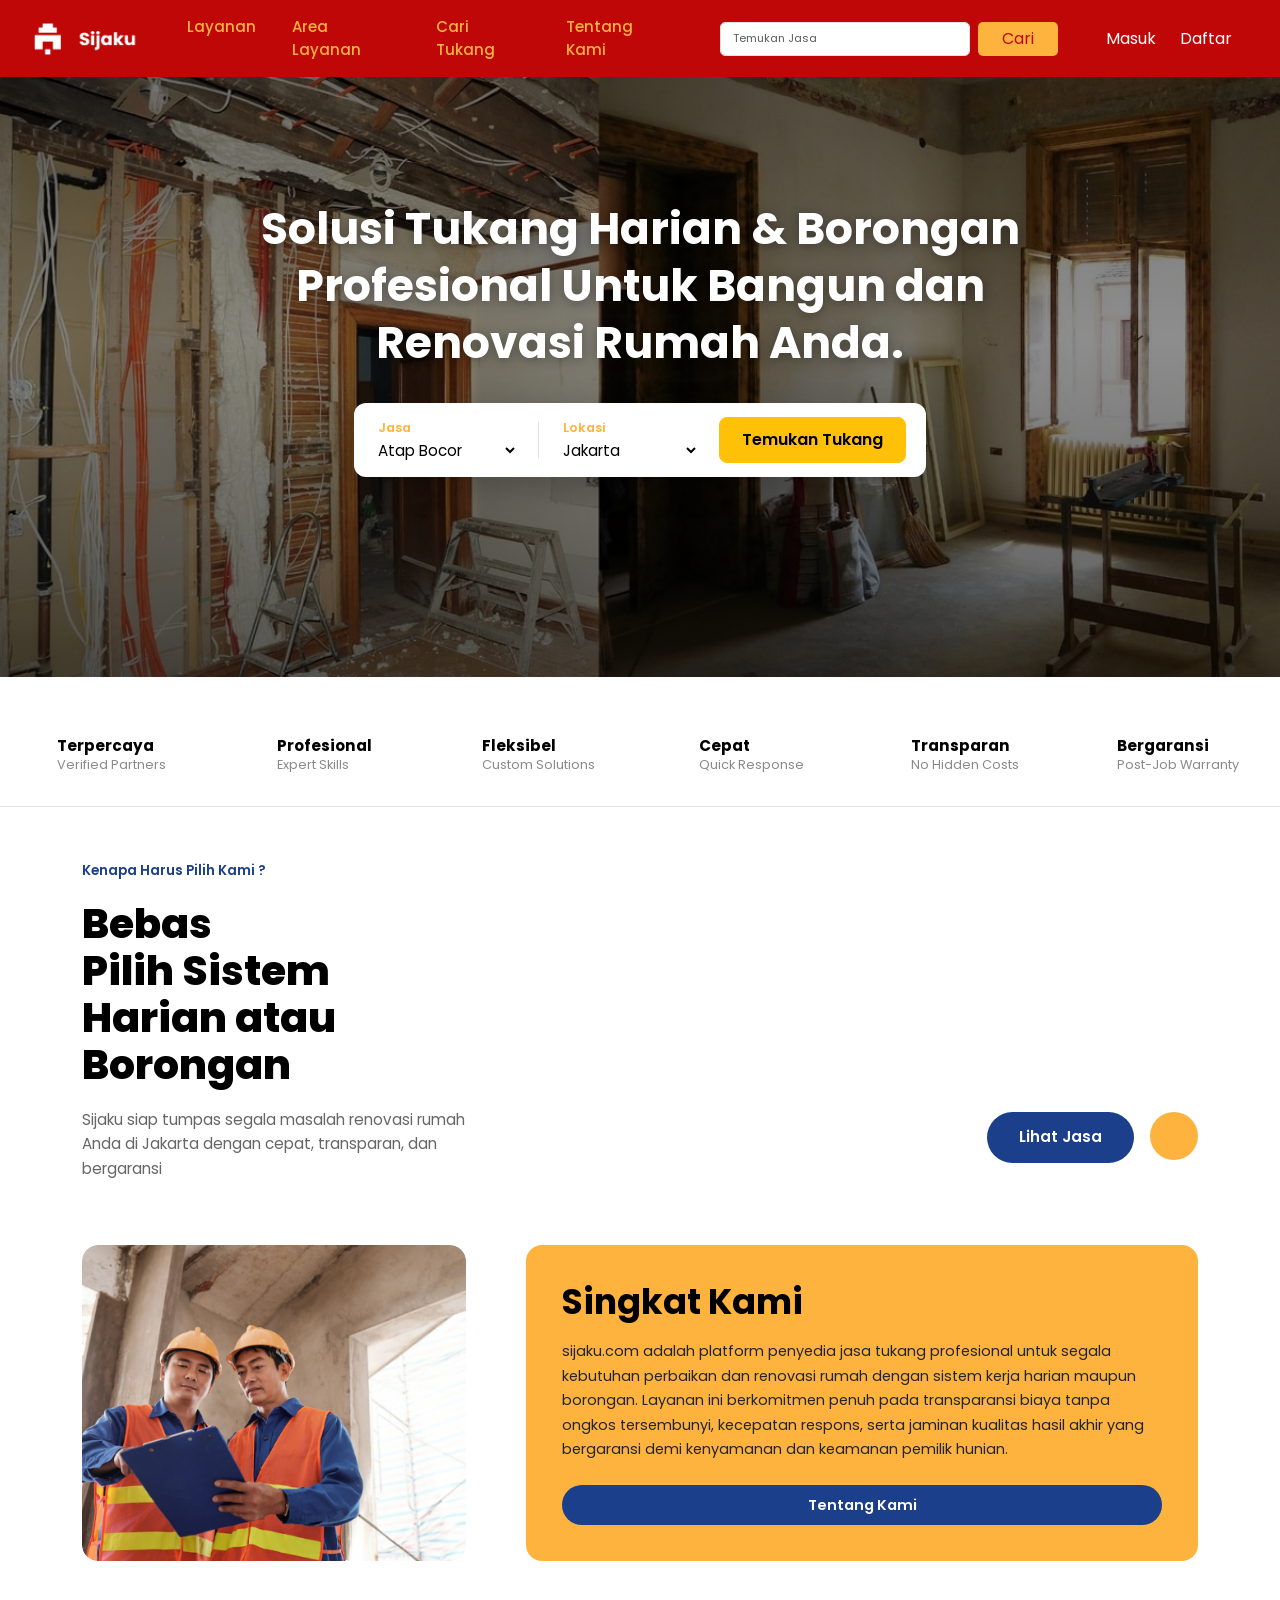
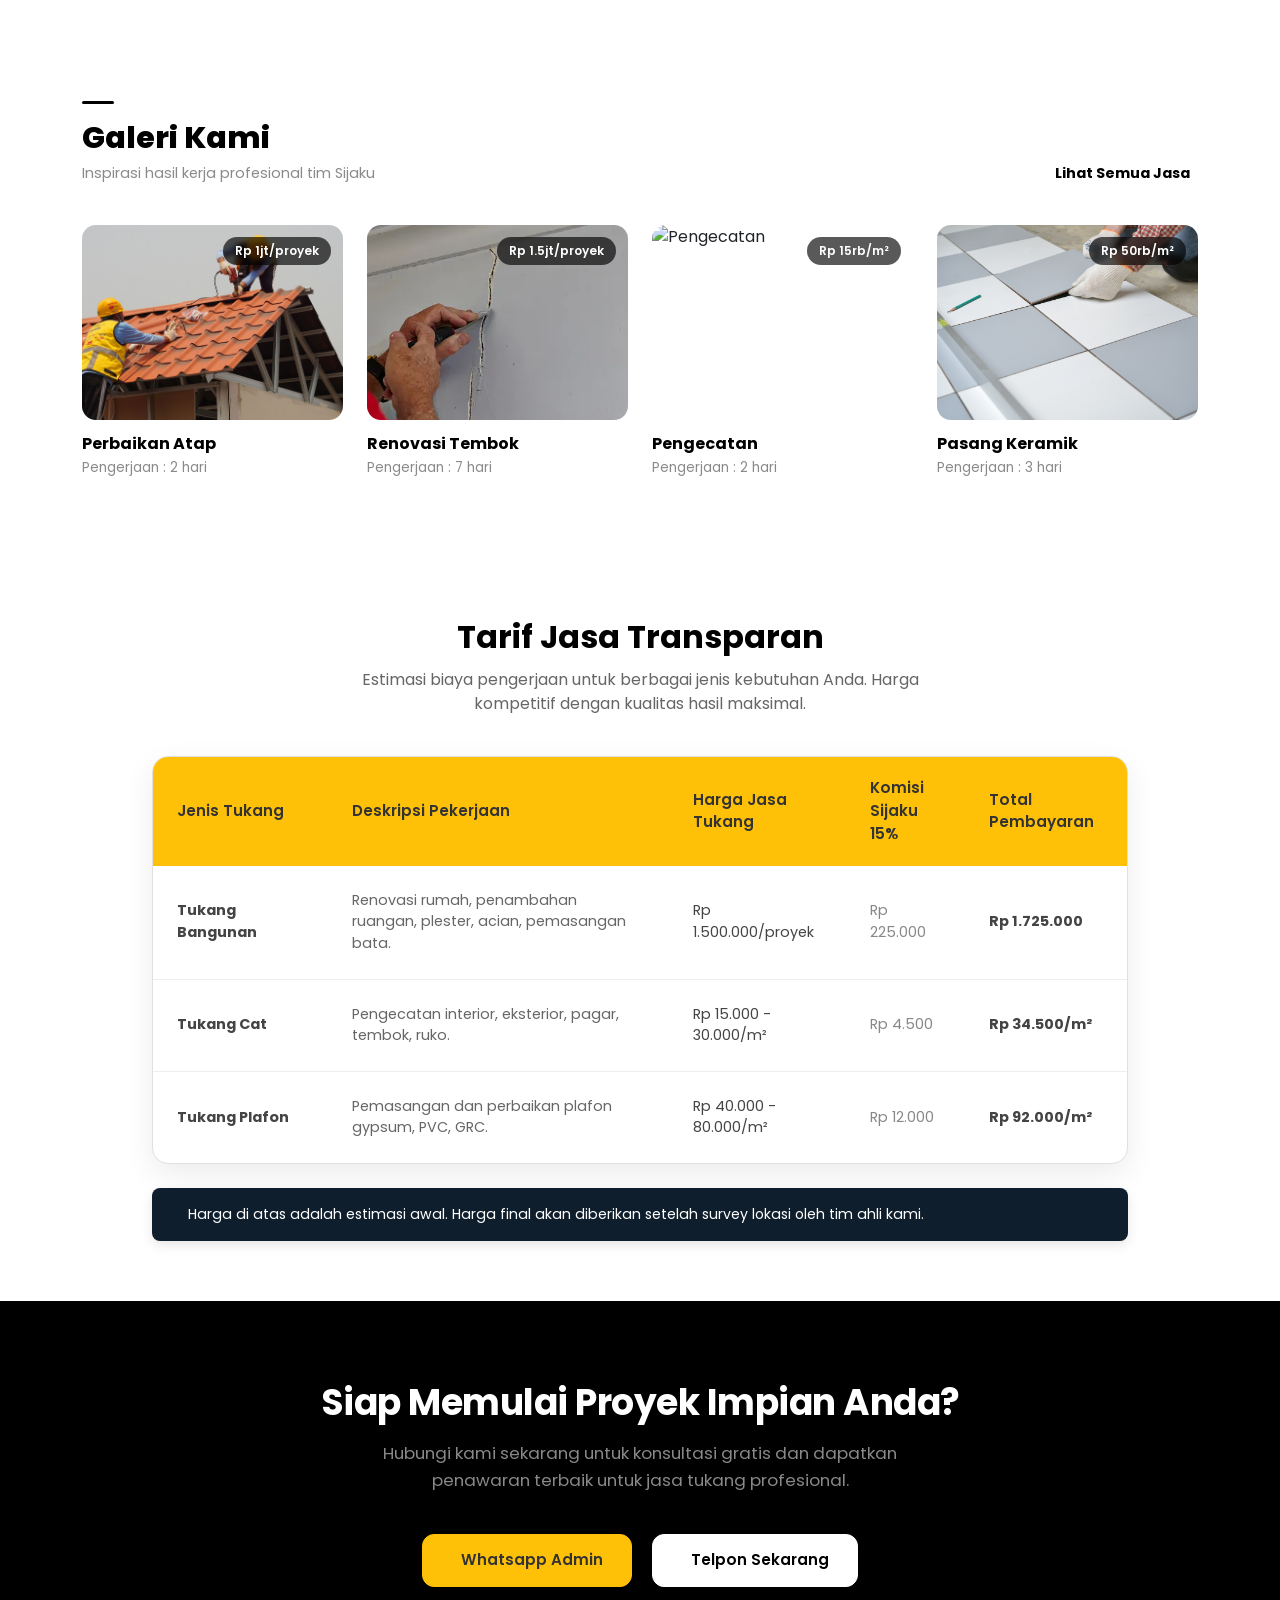
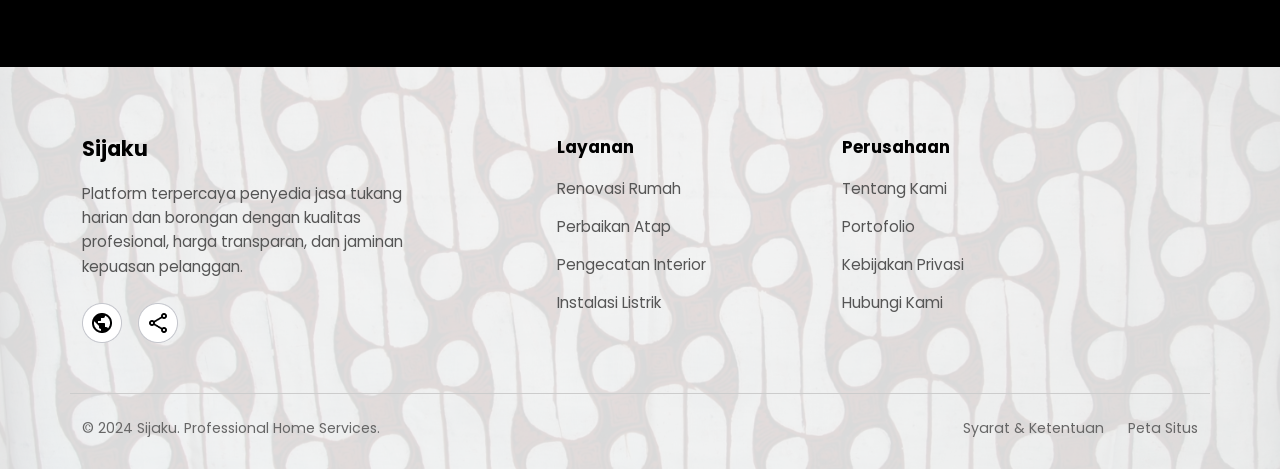
==== index.html @ 364b91d9 "Jamkopnas" ====
<!DOCTYPE html>
<html lang="en">

<head>
    <meta charset="UTF-8">
    <meta name="viewport" content="width=device-width, initial-scale=1.0">
    <title>Sijaku</title>

    <!-- Boostrep -->
    <link href="https://cdn.jsdelivr.net/npm/bootstrap@5.3.3/dist/css/bootstrap.min.css" rel="stylesheet">

    <!-- Font -->
    <link rel="preconnect" href="https://fonts.googleapis.com">
    <link rel="preconnect" href="https://fonts.gstatic.com" crossorigin>
    <link
        href="https://fonts.googleapis.com/css2?family=Poppins:ital,wght@0,100;0,200;0,300;0,400;0,500;0,600;0,700;0,800;0,900;1,100;1,200;1,300;1,400;1,500;1,600;1,700;1,800;1,900&display=swap"
        rel="stylesheet">

    <!-- CSS -->
    <link rel="stylesheet" href="style.css">

    <!-- icon -->
    <link rel="icon" href="images/Logo Tab Sijaku.png" type="image/png">
</head>

<body>
    <!-- Navbar -->
    <nav class="navbar navbar-expand-lg fixed-top">
        <div class="navbar-grid">

            <!-- Kiri: Logo -->
            <a class="navbar-brand" href="#">
                <img src="images/Sijaku Logo.png" alt="Logo" width="30" height="24">
            </a>

            <!-- Tengah: Menu -->
            <div class="collapse navbar-collapse justify-content-center" id="navbarNavAltMarkup">
                <div class="navbar-nav">
                    <a class="nav-link" aria-current="page" href="#">Layanan</a>
                    <a class="nav-link" href="#">Area Layanan</a>
                    <a class="nav-link" href="#">Cari Tukang</a>
                    <a class="nav-link" href="#">Tentang Kami</a>
                </div>
            </div>

            <!-- Kanan: Search-->
            <div class="nav-search d-flex align-items-center gap-5 navbar-actions">
                <form class="d-flex" role="search">
                    <input class="searcing form-control me-2" type="search" placeholder="Temukan Jasa"
                        aria-label="Search" />
                    <button class="btn-search btn-outline-success" type="submit">Cari</button>
                </form>

                <div class="nav-login d-flex align-items-center gap-4">
                    <a href="#" class="btn-login">Masuk</a>
                    <a href="#" class="btn-register">Daftar</a>
                </div>
            </div>

        </div>
    </nav>
    <!-- Navbar -->

    <!-- Section Awal -->
    <section class="hero">
        <div class="hero-bg">
            <div class="hero-bg-slide active" style="background-image: url('images/Hero1.jpg');"></div>
            <div class="hero-bg-slide" style="background-image: url('images/Hero2.jfif');"></div>
            <div class="hero-bg-slide" style="background-image: url('images/Hero3.webp');"></div>
            <div class="hero-bg-slide" style="background-image: url('images/Hero4.jpg');"></div>
            <div class="hero-bg-slide" style="background-image: url('images/Hero5.jpeg');"></div>
        </div>

        <div class="hero-overlay"></div>

        <div class="hero-content container-fluid">
            <h1 class="hero-title">Solusi Tukang Harian & Borongan Profesional Untuk Bangun dan Renovasi Rumah Anda.
            </h1>

            <div class="hero-search">
                <div class="hero-search-field">
                    <label><i class="bi bi-tools"></i> Jasa</label>
                    <select class="hero-select">
                        <option>Atap Bocor</option>
                        <option>Renovasi Rumah</option>
                        <option>Bangun Baru</option>
                        <option>Cat Rumah</option>
                    </select>
                </div>

                <div class="hero-search-divider"></div>

                <div class="hero-search-field">
                    <label><i cl66ass="bi bi-geo-alt"></i> Lokasi</label>
                    <select class="hero-select">
                        <option>Jakarta</option>
                        <option>Semarang</option>
                        <option>Surabaya</option>
                        <option>Bandung</option>
                    </select>
                </div>

                <button type="button" class="btn btn-warning hero-search-btn">Temukan Tukang</button>
            </div>
        </div>
    </section>
    <!-- Section Awal -->

    <!-- Section Kedua -->
    <section class="why-us">

        <!-- Strip 6 fitur -->
        <div class="features-strip container-fluid">
            <div class="feature-item">
                <i class="bi bi-patch-check"></i>
                <div>
                    <h4>Terpercaya</h4>
                    <p>Verified Partners</p>
                </div>
            </div>
            <div class="feature-item">
                <i class="bi bi-award"></i>
                <div>
                    <h4>Profesional</h4>
                    <p>Expert Skills</p>
                </div>
            </div>
            <div class="feature-item">
                <i class="bi bi-sliders"></i>
                <div>
                    <h4>Fleksibel</h4>
                    <p>Custom Solutions</p>
                </div>
            </div>
            <div class="feature-item">
                <i class="bi bi-lightning-charge"></i>
                <div>
                    <h4>Cepat</h4>
                    <p>Quick Response</p>
                </div>
            </div>
            <div class="feature-item">
                <i class="bi bi-eye"></i>
                <div>
                    <h4>Transparan</h4>
                    <p>No Hidden Costs</p>
                </div>
            </div>
            <div class="feature-item">
                <i class="bi bi-shield-check"></i>
                <div>
                    <h4>Bergaransi</h4>
                    <p>Post-Job Warranty</p>
                </div>
            </div>
        </div>

        <!-- Konten utama -->
        <div class="why-us-main container">

            <div class="why-us-text">
                <h5 class="why-us-eyebrow">
                    Kenapa Harus Pilih Kami ?
                </h5>

                <h2 class="why-us-heading">
                    Bebas<br>
                    Pilih Sistem<br>
                    Harian atau Borongan
                </h2>

                <p class="why-us-desc">
                    Sijaku siap tumpas segala masalah renovasi rumah Anda di Jakarta dengan cepat, transparan, dan
                    bergaransi
                </p>

            </div>

            <div class="why-us-cta">
                <button type="button" class="btn-lihat-jasa">Lihat Jasa</button>
                <button type="button" class="btn-arrow" aria-label="Selanjutnya">
                    <i class="bi bi-arrow-right"></i>
                </button>
            </div>

            <div class="why-us-card">
                <h3>Singkat Kami</h3>
                <p>
                    sijaku.com adalah platform penyedia jasa tukang profesional untuk segala kebutuhan perbaikan dan
                    renovasi rumah dengan sistem kerja harian maupun borongan. Layanan ini berkomitmen penuh pada
                    transparansi biaya tanpa ongkos tersembunyi, kecepatan respons, serta jaminan kualitas hasil akhir
                    yang bergaransi demi kenyamanan dan keamanan pemilik hunian.
                </p>
                <button type="button" class="btn-tentang-kami">Tentang Kami</button>
            </div>

            <div class="why-us-image">
                <img src="images/Section2.jpg" alt="Tim Tukang Sijaku">
            </div>

        </div>
    </section>
    <!-- Section Kedua -->

    <!-- Section Ketiga -->
    <section class="gallery">
        <div class="gallery-header container">
            <div class="gallery-heading-group">
                <span class="eyebrow-line"></span>
                <h2>Galeri Kami</h2>
                <p>Inspirasi hasil kerja profesional tim Sijaku</p>
            </div>

            <a href="#" class="gallery-link">
                Lihat Semua Jasa <i class="bi bi-arrow-right"></i>
            </a>
        </div>

        <div class="gallery-grid container">

            <div class="gallery-card">
                <div class="gallery-img">
                    <img src="images/Perbaikan Atap.jpg" alt="Perbaikan Atap">
                    <span class="gallery-price">Rp 1jt/proyek</span>
                </div>
                <h4>Perbaikan Atap</h4>
                <p>Pengerjaan : 2 hari</p>
            </div>

            <div class="gallery-card">
                <div class="gallery-img">
                    <img src="images/Renovasi tembok.webp" alt="Renovasi Tembok">
                    <span class="gallery-price">Rp 1.5jt/proyek</span>
                </div>
                <h4>Renovasi Tembok</h4>
                <p>Pengerjaan : 7 hari</p>
            </div>

            <div class="gallery-card">
                <div class="gallery-img">
                    <img src="images/pengecatan.jpg" alt="Pengecatan">
                    <span class="gallery-price">Rp 15rb/m²</span>
                </div>
                <h4>Pengecatan</h4>
                <p>Pengerjaan : 2 hari</p>
            </div>

            <div class="gallery-card">
                <div class="gallery-img">
                    <img src="images/Pasang Keramik.webp" alt="Pasang Keramik">
                    <span class="gallery-price">Rp 50rb/m²</span>
                </div>
                <h4>Pasang Keramik</h4>
                <p>Pengerjaan : 3 hari</p>
            </div>

        </div>
    </section>
    <!-- Section Ketiga -->

    <!-- Seciton Keempat -->
    <section class="pricing">
        <div class="pricing-header container-fluid">
            <h2>Tarif Jasa Transparan</h2>
            <p>Estimasi biaya pengerjaan untuk berbagai jenis kebutuhan Anda. Harga kompetitif dengan kualitas hasil
                maksimal.</p>
        </div>

        <div class="pricing-table-wrap container-fluid">
            <table class="pricing-table">
                <thead>
                    <tr>
                        <th>Jenis Tukang</th>
                        <th>Deskripsi Pekerjaan</th>
                        <th>Harga Jasa Tukang</th>
                        <th>Komisi Sijaku 15%</th>
                        <th>Total Pembayaran</th>
                    </tr>
                </thead>
                <tbody>
                    <tr>
                        <td class="pricing-name">Tukang Bangunan</td>
                        <td>Renovasi rumah, penambahan ruangan, plester, acian, pemasangan bata.</td>
                        <td>Rp 1.500.000/proyek</td>
                        <td>Rp 225.000</td>
                        <td class="pricing-total">Rp 1.725.000</td>
                    </tr>
                    <tr>
                        <td class="pricing-name">Tukang Cat</td>
                        <td>Pengecatan interior, eksterior, pagar, tembok, ruko.</td>
                        <td>Rp 15.000 - 30.000/m²</td>
                        <td>Rp 4.500</td>
                        <td class="pricing-total">Rp 34.500/m²</td>
                    </tr>
                    <tr>
                        <td class="pricing-name">Tukang Plafon</td>
                        <td>Pemasangan dan perbaikan plafon gypsum, PVC, GRC.</td>
                        <td>Rp 40.000 - 80.000/m²</td>
                        <td>Rp 12.000</td>
                        <td class="pricing-total">Rp 92.000/m²</td>
                    </tr>
                </tbody>
            </table>

            <div class="pricing-note">
                <i class="bi bi-info-circle-fill"></i>
                Harga di atas adalah estimasi awal. Harga final akan diberikan setelah survey lokasi oleh tim ahli kami.
            </div>
        </div>
    </section>
    <!-- Seciton Keempat -->

    <!-- Section Kelima -->
    <section class="cta-section">
        <div class="cta-container container-fluid">
            <h2>Siap Memulai Proyek Impian Anda?</h2>
            <p>Hubungi kami sekarang untuk konsultasi gratis dan dapatkan penawaran terbaik untuk jasa tukang
                profesional.</p>

            <div class="cta-buttons">
                <a href="#" class="btn-cta btn-whatsapp">
                    <i class="bi bi-chat-left-text-fill"></i> Whatsapp Admin
                </a>
                <a href="#" class="btn-cta btn-phone">
                    <i class="bi bi-telephone-fill"></i> Telpon Sekarang
                </a>
            </div>
        </div>
    </section>
    <!-- Section Kelima -->

    <!-- Footer -->
    <footer class="footer-section">

        <div class="footer-top container">
            <div class="row">
                <div class="col-md-5 footer-column brand-column">
                    <h3>Sijaku</h3>
                    <p>Platform terpercaya penyedia jasa tukang harian dan borongan dengan kualitas profesional, harga
                        transparan, dan jaminan kepuasan pelanggan.</p>

                    <img src="images/Sosial Media.png" alt="">
                </div>

                <div class="col-md-3 footer-column">
                    <h4>Layanan</h4>
                    <ul class="footer-links">
                        <li><a href="#">Renovasi Rumah</a></li>
                        <li><a href="#">Perbaikan Atap</a></li>
                        <li><a href="#">Pengecatan Interior</a></li>
                        <li><a href="#">Instalasi Listrik</a></li>
                    </ul>
                </div>

                <div class="col-md-4 footer-column">
                    <h4>Perusahaan</h4>
                    <ul class="footer-links">
                        <li><a href="#">Tentang Kami</a></li>
                        <li><a href="#">Portofolio</a></li>
                        <li><a href="#">Kebijakan Privasi</a></li>
                        <li><a href="#">Hubungi Kami</a></li>
                    </ul>
                </div>
            </div>
        </div>

        <div class="footer-bottom container">
            <div class="footer-bottom-wrap">
                <p class="copyright">&copy; 2024 Sijaku. Professional Home Services.</p>
                <div class="footer-legal">
                    <a href="#">Syarat & Ketentuan</a>
                    <a href="#">Peta Situs</a>
                </div>
            </div>
        </div>

        <div class="background-footer">
            <img src="images/Batik.webp" alt="Background Batik">
        </div>

    </footer>
    <!-- Footer -->

    <script src="script.js"></script>
</body>

</html>
---- style.css ----
:root {
    --Primary-color: #ffffff;
    --Secondary-color: #C00707;
    --Tertiary-color: #FFB33F;
    --Quaternary-color: #74777D;
    --Quinary-color: #000000;
    --Senary-color: #33ED00;
    --Navy-color: #1B3F8B;
}

* {
    font-family: 'Poppins', sans-serif;
}

/* Navbar */
.navbar {
    background-color: var(--Secondary-color) !important;
}

.navbar-brand img {
    width: 115px;
    height: 44px;
}

.navbar-nav .nav-link {
    color: var(--Tertiary-color) !important;
    font-family: 'Poppins', sans-serif;
    font-weight: 500;
    font-size: 15px;
    margin-right: 20px;
}

.navbar-grid {
    display: grid;
    grid-template-columns: auto 1fr auto;
    align-items: center;
    width: 100%;
    padding: 0 2rem;
    gap: 1rem;
}

.nav-search .btn-search {
    background-color: var(--Tertiary-color);
    color: var(--Secondary-color);
    border: none;
    width: 80px;
    height: 34px;
    border-radius: 5px;
    font-weight: 400;
}

.nav-search .btn-search:hover {
    background-color:var(--Senary-color);
    color: var(--Primary-color)
}

.nav-search .searcing {
    width: 250px;
    height: 34px;
    border-radius: 5px;
    font-size: 11px;
}

.navbar-actions {
    padding-right: 1rem;
}

.btn-login, .btn-register {
    text-decoration: none;
    color: var(--Primary-color);
    font-weight: 400;
}
/* Navbar */

/* Hero Section */
.hero {
    position: relative;
    width: 100%;
    min-height: 677px;
    display: flex;
    align-items: center;
    justify-content: center;
    overflow: hidden;
} 

/* Background slideshow */
.hero-bg {
    position: absolute;
    inset: 0;
    z-index: 0;
    filter: brightness(0.65);
}

.hero-bg-slide {
    position: absolute;
    inset: 0;
    background-size: cover;
    background-position: center;
    opacity: 0;
    transition: opacity 1.5s ease-in-out;
}

.hero-bg-slide.active {
    opacity: 1;
}

/* Dark overlay biar teks putih tetap terbaca */
.hero-overlay {
    position: absolute;
    inset: 0;
    background: linear-gradient(180deg, rgba(0,0,0,0.35) 0%, rgba(0,0,0,0.15) 50%, rgba(0,0,0,0.45) 100%);
    z-index: 1;
}

/* Konten di atas overlay */
.hero-content {
    position: relative;
    z-index: 2;
    max-width: 900px;
    text-align: center;
    padding: 0 1rem;
}

.hero-title {
    color: var(--Primary-color, #fff);
    font-weight: 700;
    font-size: 44px;
    line-height: 1.3;
    margin-bottom: 2rem;
    text-shadow: 0 2px 12px rgba(0,0,0,0.35);
}

/* ===== SEARCH BAR CARD ===== */
.hero-search {
    background: var(--Primary-color, #fff);
    border-radius: 12px;
    padding: 14px 20px;
    display: inline-flex;
    align-items: center;
    gap: 20px;
    box-shadow: 0 10px 30px rgba(0,0,0,0.25);
    max-width: 100%;
    flex-wrap: wrap;
    justify-content: center;
}

.hero-search-field {
    display: flex;
    flex-direction: column;
    text-align: left;
    min-width: 140px;
}

.hero-search-field label {
    font-size: 0.8rem;
    font-weight: 600;
    color: var(--Tertiary-color, #FFB33F);
    margin-bottom: 2px;
    display: flex;
    align-items: center;
    gap: 4px;
}

.hero-select {
    border: none;
    outline: none;
    font-weight: 400;
    font-size: 0.95rem;
    color: var(--Quinary-color, #000);
    background: transparent;
    padding: 0;
    cursor: pointer;
}

.hero-search-divider {
    width: 1px;
    height: 36px;
    background: #e2e2e2;
}

.hero-search-btn {
    font-weight: 600;
    padding: 10px 22px;
    border-radius: 8px;
    white-space: nowrap;
}

/* ===== RESPONSIVE ===== */
@media (max-width: 768px) {
    .hero {
        min-height: 560px;
    }
    .hero-search {
        flex-direction: column;
        align-items: stretch;
        gap: 12px;
        padding: 16px;
    }
    .hero-search-divider {
        width: 100%;
        height: 1px;
    }
    .hero-search-btn {
        width: 100%;
    }
}

/* Hormati preferensi pengguna yang matikan animasi */
@media (prefers-reduced-motion: reduce) {
    .hero-bg-slide {
        transition: none;
    }
}
/* Hero Section */

/* Section kedua */
.why-us {
    padding: 60px 0 80px;
    background: var(--Primary-color, #fff);
}
 
/* ----- Strip 6 fitur ----- */
.features-strip {
    display: flex;
    justify-content: space-between;
    flex-wrap: wrap;
    gap: 24px;
    padding-bottom: 32px;
    margin-bottom: 56px;
    border-bottom: 1px solid #e5e5e5;
}
 
.feature-item {
    display: flex;
    align-items: center;
    gap: 10px;
    flex: 1 1 150px;
    justify-content: center;
    text-align: left;
}
 
.feature-item i {
    font-size: 1.4rem;
    color: var(--Quinary-color, #000);
    flex-shrink: 0;
}
 
.feature-item h4 {
    font-size: 0.95rem;
    font-weight: 700;
    color: var(--Quinary-color, #000);
    margin: 0;
}
 
.feature-item p {
    font-size: 0.8rem;
    color: #8a8a8a;
    margin: 0;
}
 
/* ----- Konten utama: grid 2 kolom, 2 baris ----- */
.why-us-main {
    display: grid;
    grid-template-columns: 1fr 1fr;
    grid-template-rows: auto auto;
    column-gap: 60px;
    row-gap: 32px;
    align-items: stretch;
}
 
/* Kolom kiri atas: teks */
.why-us-text {
    grid-column: 1 / 2;
    grid-row: 1 / 2;
}
 
.why-us-eyebrow {
    display: flex;
    gap: 10px;
    font-size: 0.85rem;
    font-weight: 600;
    color: var(--Navy-color, #1B3F8B);
    margin-bottom: 20px;
}
 
.eyebrow-line {
    width: 32px;
    height: 3px;
    background: var(--Navy-color, #1B3F8B);
    border-radius: 2px;
}
 
.why-us-heading {
    font-size: clamp(1.8rem, 3.2vw, 2.6rem);
    font-weight: 800;
    line-height: 1.15;
    color: var(--Quinary-color, #000);
    margin-bottom: 20px;
}
 
.why-us-desc {
    color: #666;
    font-size: 0.95rem;
    line-height: 1.6;
    max-width: 420px;
    margin-bottom: 32px;
}
 
.why-us-cta {
    grid-column: 2 / 3;
    grid-row: 1 / 2;
    display: flex;
    justify-content: flex-end;
    align-self: end;
    margin-bottom: 50px;
    gap: 16px;
}
 
.btn-lihat-jasa {
    background: var(--Navy-color, #1B3F8B);
    color: #fff;
    border: none;
    padding: 14px 32px;
    border-radius: 50px;
    font-weight: 600;
    font-size: 0.95rem;
}
 
.btn-arrow {
    width: 48px;
    height: 48px;
    border-radius: 50%;
    background: var(--Tertiary-color, #FFB33F);
    border: none;
    display: flex;
    align-items: center;
    justify-content: center;
    color: var(--Quinary-color, #000);
    font-size: 1.1rem;
    flex-shrink: 0;
}
 
/* Kolom kanan atas dibiarkan kosong secara alami (grid) */
 
/* Kolom kiri bawah: gambar */
.why-us-image {
    grid-column: 1 / 2;
    grid-row: 2 / 3;
    border-radius: 16px;
    overflow: hidden;
}
 
.why-us-image img {
    width: 100%;
    height: 100%;
    object-fit: cover;
    display: block;
    border-radius: 16px;
}
 
/* Kolom kanan bawah: card oranye */
.why-us-card {
    grid-column: 2 / 3;
    grid-row: 2 / 3;
    background: var(--Tertiary-color, #FFB33F);
    border-radius: 16px;
    padding: 36px;
    display: flex;
    flex-direction: column;
    justify-content: flex-start;
}
 
.why-us-card h3 {
    font-size: 35px;
    font-weight: 700;
    color: var(--Quinary-color, #000);
    margin-bottom: 16px;
}
 
.why-us-card p {
    font-size: 0.9rem;
    line-height: 1.7;
    margin-bottom: 24px;
}
 
.btn-tentang-kami {
    background: var(--Navy-color, #1B3F8B);
    color: #fff;
    border: none;
    width: 600px;
    height: 40px;
    padding: 0 24px;
    border-radius: 50px;
    font-weight: 600;
    align-self: flex-start;
    font-size: 0.9rem;
    margin-top: auto;
}
 
/* ===== RESPONSIVE ===== */
@media (max-width: 900px) {
    .features-strip {
        justify-content: flex-start;
    }
    .feature-item {
        flex: 1 1 45%;
        justify-content: flex-start;
    }
 
    .why-us-main {
        grid-template-columns: 1fr;
    }
    .why-us-text,
    .why-us-image,
    .why-us-card {
        grid-column: 1 / 2;
    }
    .why-us-text { grid-row: 1; }
    .why-us-image { grid-row: 2; min-height: 280px; }
    .why-us-card { grid-row: 3; }
}
 
@media (max-width: 500px) {
    .feature-item {
        flex: 1 1 100%;
    }
}
/* Section kedua */

/* Section Ketiga */
/* ===== GALLERY SECTION ===== */
.gallery {
    padding: 60px 0 80px;
    background: var(--Primary-color, #fff);
}

/* ----- Header: judul kiri, link kanan ----- */
.gallery-header {
    display: flex;
    justify-content: space-between;
    align-items: flex-end;
    margin-bottom: 40px;
    flex-wrap: wrap;
    gap: 16px;
}

.gallery-heading-group .eyebrow-line {
    display: block;
    width: 32px;
    height: 3px;
    background: var(--Quinary-color, #000);
    border-radius: 2px;
    margin-bottom: 16px;
}

.gallery-heading-group h2 {
    font-size: 1.9rem;
    font-weight: 800;
    color: var(--Quinary-color, #000);
    margin-bottom: 6px;
}

.gallery-heading-group p {
    font-size: 0.9rem;
    color: #8a8a8a;
    margin: 0;
}

.gallery-link {
    display: flex;
    align-items: center;
    gap: 8px;
    font-weight: 700;
    font-size: 0.9rem;
    color: var(--Quinary-color, #000);
    text-decoration: none;
    white-space: nowrap;
}

.gallery-link i {
    font-size: 0.85rem;
}

.gallery-link:hover {
    color: var(--Secondary-color, #C00707);
}

/* ----- Grid 4 kartu ----- */
.gallery-grid {
    display: grid;
    grid-template-columns: repeat(4, 1fr);
    gap: 24px;
}

.gallery-card h4 {
    font-size: 1rem;
    font-weight: 700;
    color: var(--Quinary-color, #000);
    margin: 14px 0 4px;
}

.gallery-card p {
    font-size: 0.85rem;
    color: #8a8a8a;
    margin: 0;
}

.gallery-img {
    position: relative;
    border-radius: 14px;
    overflow: hidden;
    aspect-ratio: 4 / 3;
}

.gallery-img img {
    width: 100%;
    height: 100%;
    object-fit: cover;
    display: block;
    transition: transform 0.4s ease;
}

.gallery-card:hover .gallery-img img {
    transform: scale(1.06);
}

.gallery-price {
    position: absolute;
    top: 12px;
    right: 12px;
    background: rgba(0, 0, 0, 0.65);
    color: #fff;
    font-size: 0.75rem;
    font-weight: 600;
    padding: 5px 12px;
    border-radius: 20px;
    backdrop-filter: blur(2px);
}

/* ===== RESPONSIVE ===== */
@media (max-width: 992px) {
    .gallery-grid {
        grid-template-columns: repeat(2, 1fr);
    }
}

@media (max-width: 560px) {
    .gallery-grid {
        grid-template-columns: 1fr;
    }
    .gallery-header {
        align-items: flex-start;
        flex-direction: column;
    }
}
/* Section Ketiga */

/* Section Keempat */
/* --- Pricing Section Styling --- */
.pricing {
    font-family: 'Inter', -apple-system, BlinkMacSystemFont, "Segoe UI", Roboto, Helvetica, Arial, sans-serif;
    padding: 60px 20px;
    background-color: #ffffff;
    color: #333333;
}

/* Header */
.pricing-header {
    text-align: center;
    margin-bottom: 40px;
}

.pricing-header h2 {
    font-size: 2rem;
    font-weight: 700;
    margin-bottom: 12px;
    color: #000000;
}

.pricing-header p {
    font-size: 1rem;
    color: #666666;
    max-width: 600px;
    margin: 0 auto;
    line-height: 1.5;
}

/* Container Table Wrapper */
.pricing-table-wrap {
    max-width: 1000px;
    margin: 0 auto;
}

/* Table Card Design */
.pricing-table {
    width: 100%;
    border-collapse: separate;
    border-spacing: 0;
    background-color: #ffffff;
    border-radius: 16px;
    overflow: hidden;
    box-shadow: 0 10px 30px rgba(0, 0, 0, 0.08);
    border: 1px solid #e0e0e0;
    margin-bottom: 24px;
}

/* Table Header */
.pricing-table thead tr {
    background-color: #ffc107; /* Warna kuning khas */
}

.pricing-table th {
    padding: 20px 24px;
    text-align: left;
    font-size: 0.95rem;
    font-weight: 600;
    color: #333333;
    border: none;
}

/* Table Body */
.pricing-table tbody tr {
    border-bottom: 1px solid #eeeeee;
}

.pricing-table tbody tr:last-child {
    border-bottom: none;
}

.pricing-table td {
    padding: 24px;
    font-size: 0.9rem;
    color: #444444;
    vertical-align: middle;
    border-bottom: 1px solid #eeeeee;
    line-height: 1.5;
}

.pricing-table tr:last-child td {
    border-bottom: none;
}

/* Kolom Spesifik */
.pricing-name {
    font-weight: 700;
    color: #000000;
    width: 18%;
}

.pricing-table td:nth-child(2) {
    width: 35%;
    color: #666666;
}

/* Kolom Komisi (Warna teks abu-abu lebih muda) */
.pricing-table td:nth-child(4) {
    color: #888888;
}

/* Kolom Total Pembayaran */
.pricing-total {
    font-weight: 700;
    color: #000000;
}

/* Note / Alert Banner di Bawah */
.pricing-note {
    background-color: #0f1e2d; /* Dark navy sesuai gambar */
    color: #ffffff;
    padding: 16px 24px;
    border-radius: 8px;
    font-size: 0.88rem;
    display: flex;
    align-items: center;
    gap: 12px;
    box-shadow: 0 4px 12px rgba(0, 0, 0, 0.1);
}

.pricing-note i {
    color: #ffc107; /* Warna icon kuning */
    font-size: 1.2rem;
}
/* Section Keempat */

/* Section kelima */
/* --- CTA Section Styling --- */
.cta-section {
    font-family: 'Inter', -apple-system, BlinkMacSystemFont, "Segoe UI", Roboto, sans-serif;
    background-color: #000000; /* Latar belakang hitam pekat */
    padding: 80px 20px;
    text-align: center;
    color: #ffffff;
}

.cta-container {
    max-width: 800px;
    margin: 0 auto;
}

.cta-section h2 {
    font-size: 2.25rem;
    font-weight: 700;
    margin-bottom: 16px;
    letter-spacing: -0.5px;
}

.cta-section p {
    font-size: 1.05rem;
    color: #888888; /* Warna teks abu-abu redup sesuai gambar */
    max-width: 600px;
    margin: 0 auto 40px auto;
    line-height: 1.6;
}

/* Container Tombol */
.cta-buttons {
    display: flex;
    justify-content: center;
    gap: 20px;
    flex-wrap: wrap; /* Supaya responsif di layar HP */
}

/* Base Styling Tombol */
.btn-cta {
    display: inline-flex;
    align-items: center;
    gap: 10px;
    padding: 14px 28px;
    font-size: 0.95rem;
    font-weight: 600;
    text-decoration: none;
    border-radius: 12px; /* Sudut tombol yang agak membulat halus */
    transition: all 0.3s ease;
}

/* Tombol Whatsapp (Kuning) */
.btn-whatsapp {
    background-color: #ffc107;
    color: #333333;
    border: 1px solid #ffc107;
}

.btn-whatsapp:hover {
    background-color: #e0a800;
    border-color: #e0a800;
    color: #000000;
}

/* Tombol Telpon (Putih) */
.btn-phone {
    background-color: #ffffff;
    color: #000000;
    border: 1px solid #ffffff;
}

.btn-phone:hover {
    background-color: #f0f0f0;
    border-color: #f0f0f0;
}

/* Penyesuaian ukuran ikon sedikit */
.btn-cta i {
    font-size: 1.1rem;
}
/* Section kelima */

/* Footer */
/* --- Footer Section Styling --- */
.footer-section {
    color: #444444;
    padding: 70px 0 30px 0;
}

.footer-section {
    position: relative;
    overflow: hidden; /* biar batik tidak keluar dari batas footer */
    background: #f2f2f2; /* warna dasar footer kamu, sesuaikan */
}

/* Batik jadi layer background, menutupi seluruh footer */
.background-footer {
    position: absolute;
    inset: 0;
    z-index: 0;
}

.background-footer img {
    width: 100%;
    height: 100%;
    object-fit: cover;
    opacity: 0.1; /* atur seberapa samar batiknya, 0.1–0.2 biasanya pas */
}

/* Pastikan semua konten teks tampil di atas batik */
.footer-top,
.footer-bottom {
    position: relative;
    z-index: 1;
}

/* Pengaturan Layout Kolom */
.footer-top {
    margin-bottom: 50px;
}

.footer-column h3 {
    font-size: 1.3rem;
    font-weight: 700;
    color: #000000;
    margin-bottom: 20px;
}

.footer-column h4 {
    font-size: 1.05rem;
    font-weight: 700;
    color: #000000;
    margin-bottom: 20px;
}

.brand-column p {
    font-size: 0.95rem;
    line-height: 1.6;
    color: #555555;
    max-width: 340px;
    margin-bottom: 24px;
}

/* Tombol Sosial Media Lingkaran */
.footer-socials {
    display: flex;
    gap: 12px;
}

.social-icon {
    display: flex;
    align-items: center;
    justify-content: center;
    width: 40px;
    height: 40px;
    background-color: #ffffff;
    color: #000000;
    border-radius: 50%;
    text-decoration: none;
    box-shadow: 0 2px 6px rgba(0, 0, 0, 0.05);
    transition: all 0.2s ease;
}

.social-icon:hover {
    background-color: #000000;
    color: #ffffff;
}

.social-icon i {
    font-size: 1.05rem;
}

/* Navigasi Links */
.footer-links {
    list-style: none;
    padding: 0;
    margin: 0;
}

.footer-links li {
    margin-bottom: 14px;
}

.footer-links a {
    text-decoration: none;
    color: #555555;
    font-size: 0.95rem;
    transition: color 0.2s ease;
}

.footer-links a:hover {
    color: #000000;
}

/* Footer Bagian Bawah (Copyright & Legal) */
.footer-bottom {
    border-top: 1px solid #cccccc; /* Garis pembatas tipis */
    padding-top: 24px;
}

.footer-bottom-wrap {
    display: flex;
    justify-content: space-between;
    align-items: center;
    flex-wrap: wrap;
    gap: 16px;
}

.copyright {
    font-size: 0.88rem;
    color: #666666;
    margin: 0;
}

.footer-legal {
    display: flex;
    gap: 24px;
}

.footer-legal a {
    text-decoration: none;
    color: #666666;
    font-size: 0.88rem;
    transition: color 0.2s ease;
}

.footer-legal a:hover {
    color: #000000;
}

/* Responsif untuk Layar HP */
@media (max-width: 768px) {
    .footer-column {
        margin-bottom: 30px;
    }
    .footer-bottom-wrap {
        flex-direction: column;
        align-items: flex-start;
    }
    .footer-legal {
        gap: 16px;
    }
}
/* Footer */
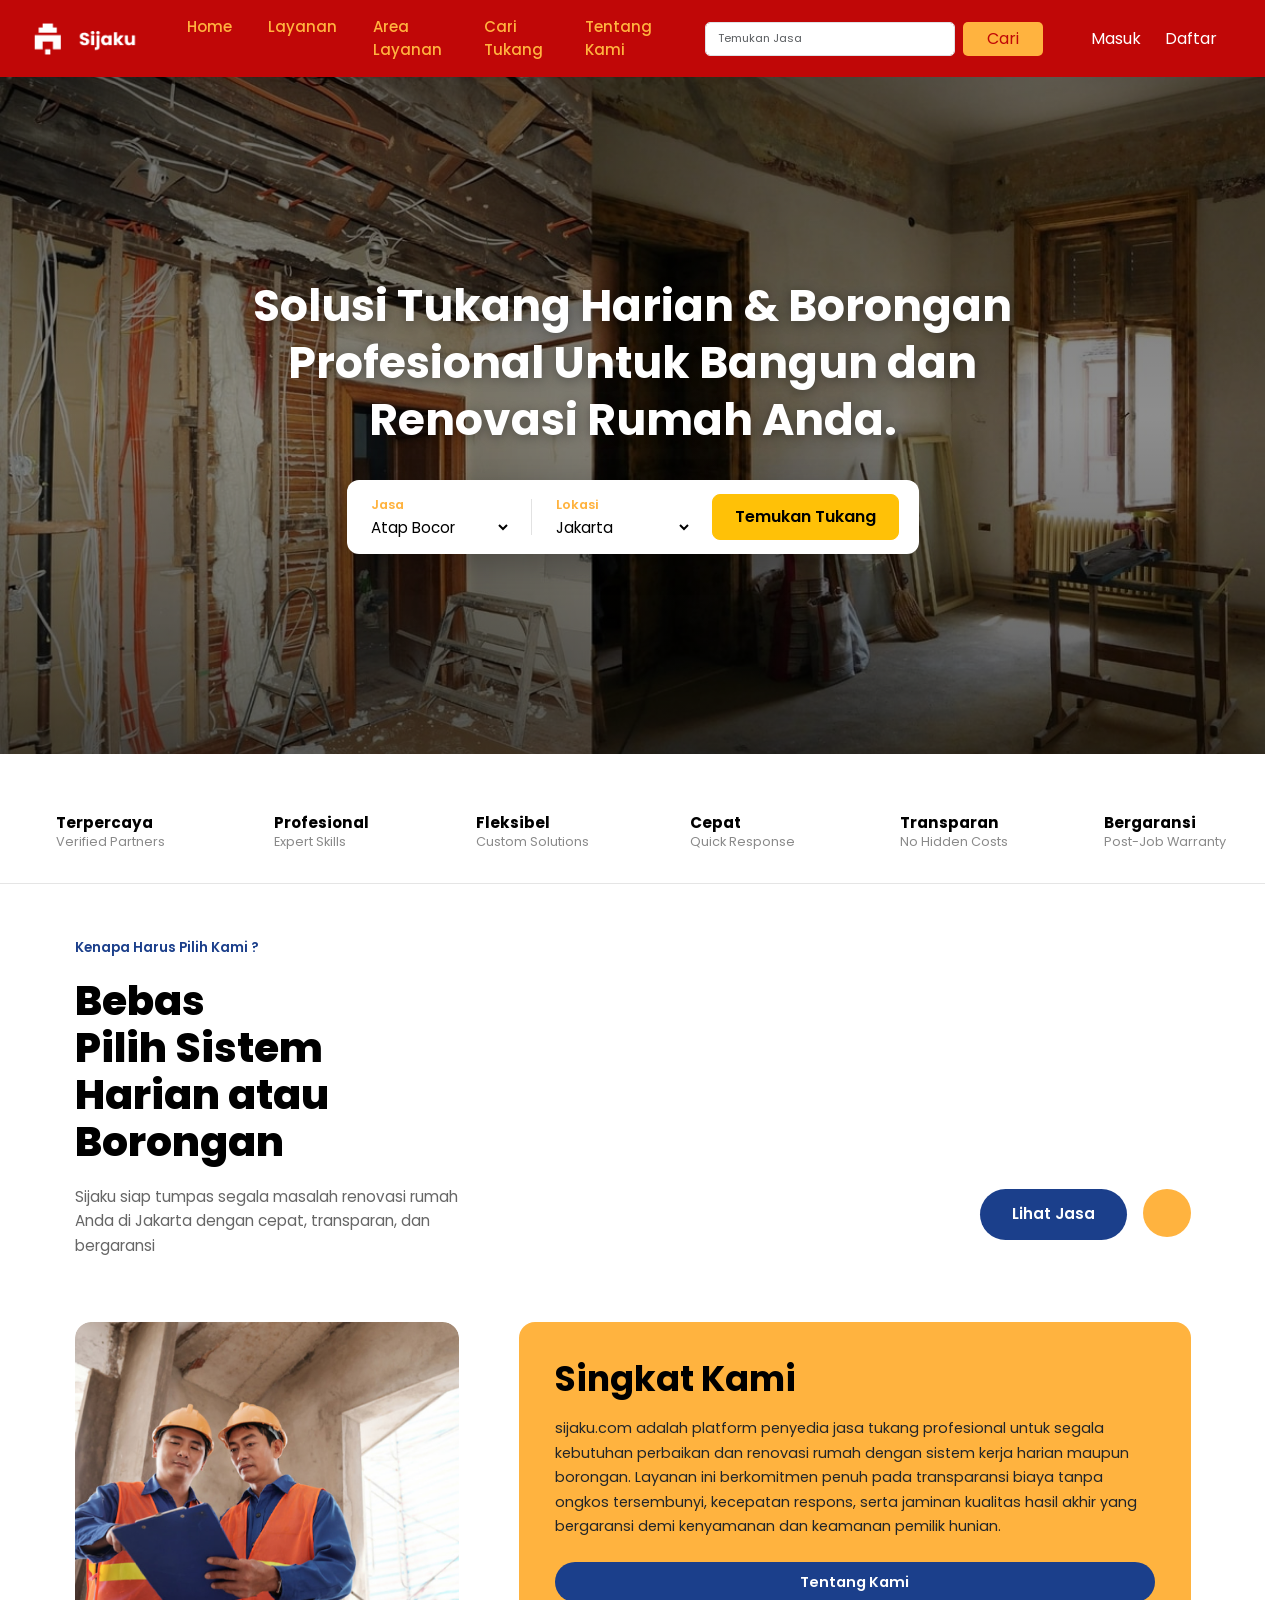
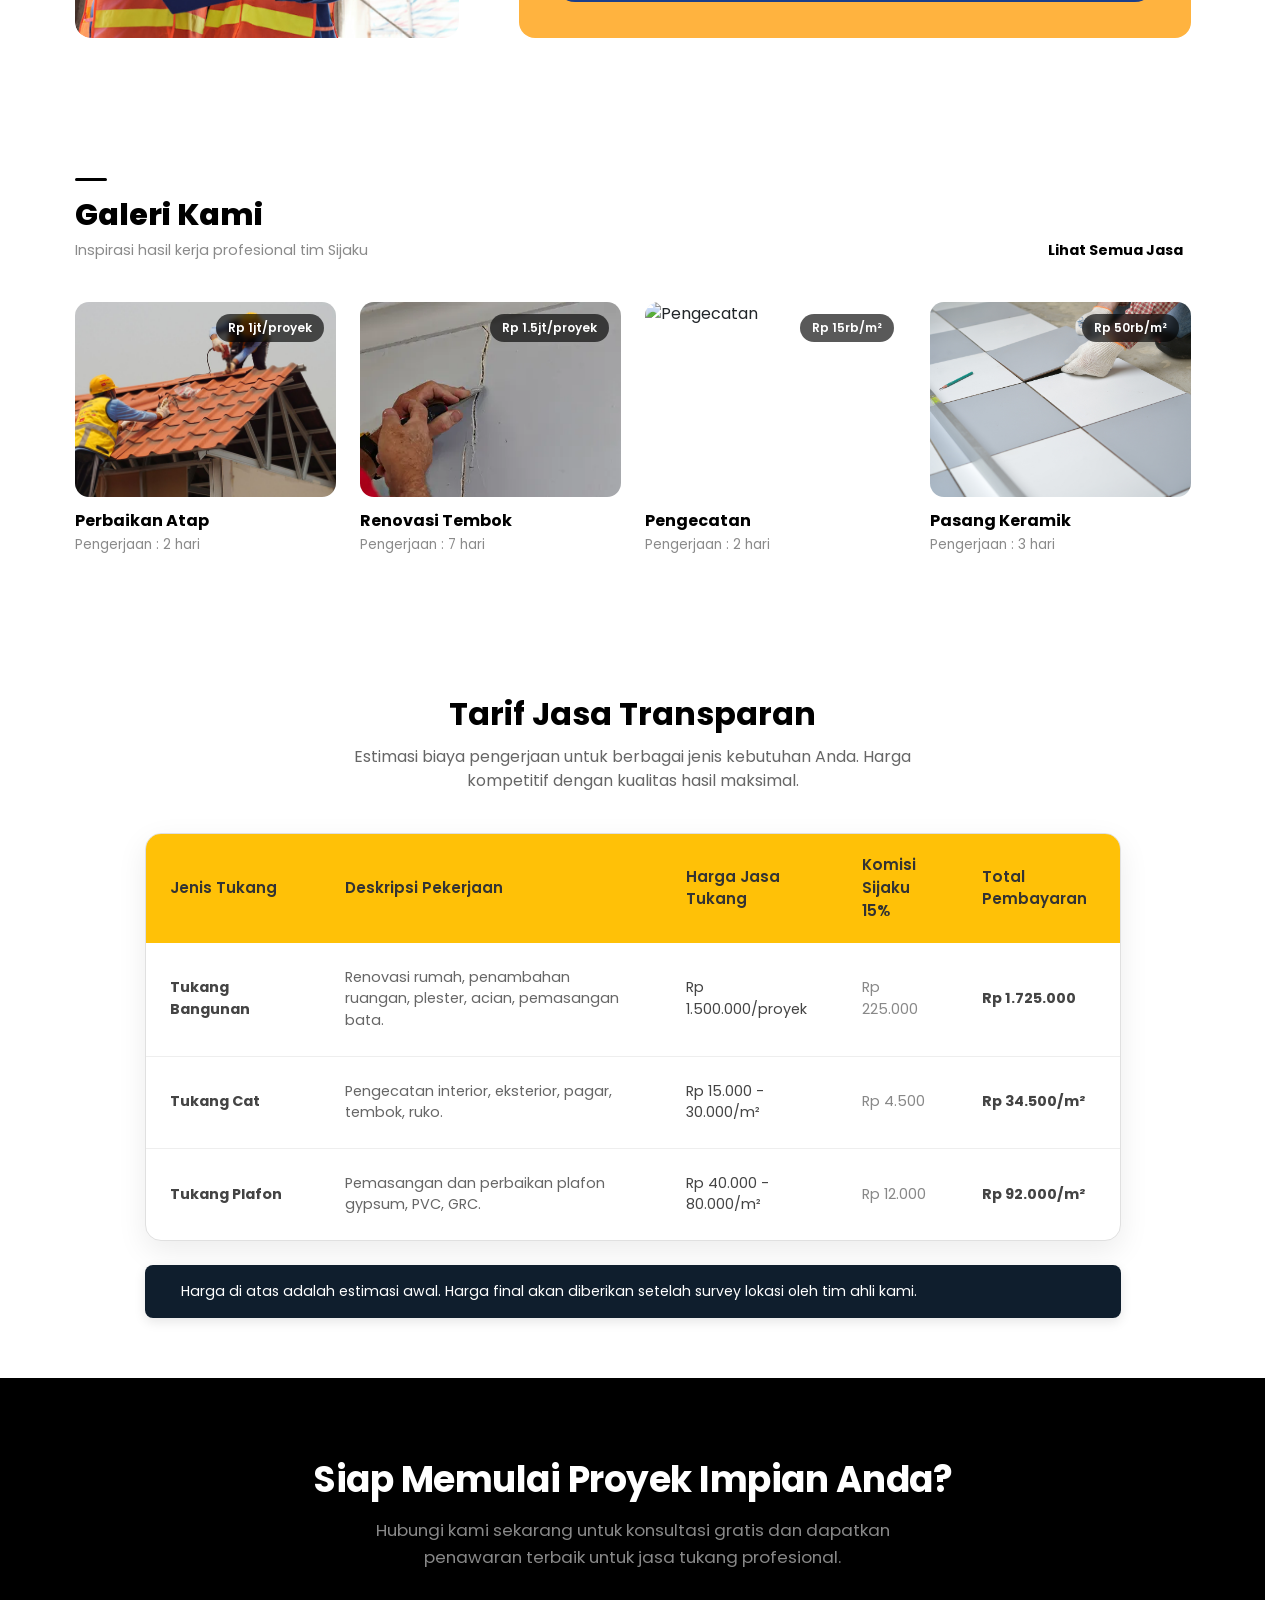
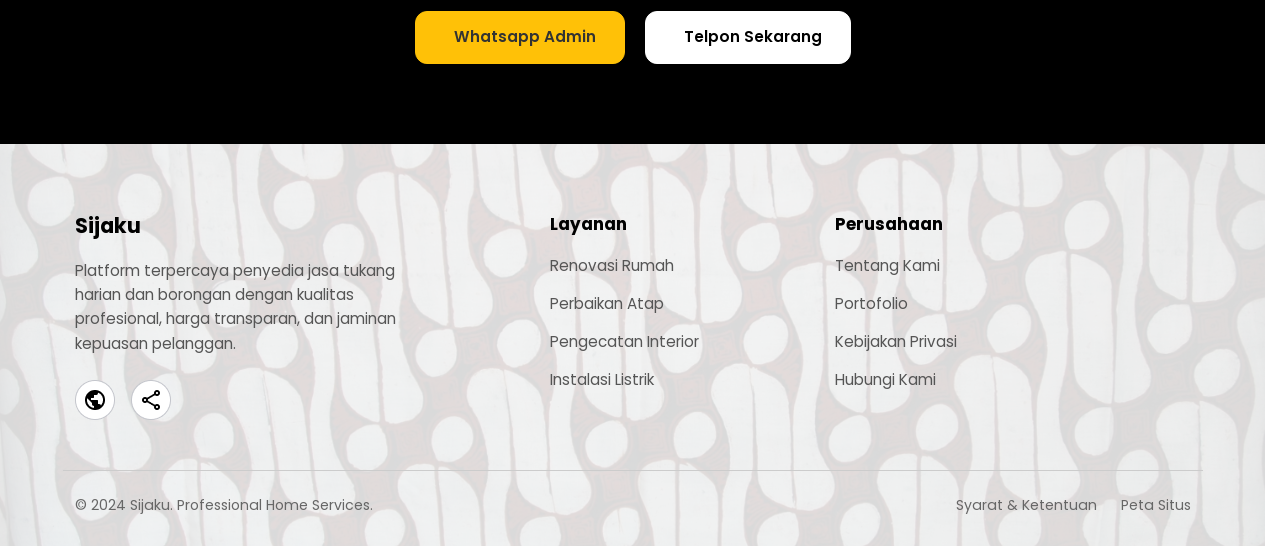
==== commit 988b6c77: "Hari Kedua Progres" ====
--- a/index.html
+++ b/index.html
@@ -25,7 +25,7 @@
 
 <body>
     <!-- Navbar -->
-    <nav class="navbar navbar-expand-lg fixed-top">
+    <nav class="navbar navbar-expand-lg sticky-top">
         <div class="navbar-grid">
 
             <!-- Kiri: Logo -->
@@ -36,10 +36,11 @@
             <!-- Tengah: Menu -->
             <div class="collapse navbar-collapse justify-content-center" id="navbarNavAltMarkup">
                 <div class="navbar-nav">
-                    <a class="nav-link" aria-current="page" href="#">Layanan</a>
-                    <a class="nav-link" href="#">Area Layanan</a>
-                    <a class="nav-link" href="#">Cari Tukang</a>
-                    <a class="nav-link" href="#">Tentang Kami</a>
+                    <a class="nav-link" href="index.html">Home</a>
+                    <a class="nav-link" aria-current="page" href="layanan.html">Layanan</a>
+                    <a class="nav-link" href="area.html">Area Layanan</a>
+                    <a class="nav-link" href="cari_tukang.html">Cari Tukang</a>
+                    <a class="nav-link" href="tentang.html">Tentang Kami</a>
                 </div>
             </div>
 
@@ -107,46 +108,46 @@
     <!-- Section Awal -->
 
     <!-- Section Kedua -->
-    <section class="why-us">
+    <section class="kenapa-kami">
 
         <!-- Strip 6 fitur -->
-        <div class="features-strip container-fluid">
-            <div class="feature-item">
+        <div class="fitur-strip container-fluid">
+            <div class="fitur-item">
                 <i class="bi bi-patch-check"></i>
                 <div>
                     <h4>Terpercaya</h4>
                     <p>Verified Partners</p>
                 </div>
             </div>
-            <div class="feature-item">
+            <div class="fitur-item">
                 <i class="bi bi-award"></i>
                 <div>
                     <h4>Profesional</h4>
                     <p>Expert Skills</p>
                 </div>
             </div>
-            <div class="feature-item">
+            <div class="fitur-item">
                 <i class="bi bi-sliders"></i>
                 <div>
                     <h4>Fleksibel</h4>
                     <p>Custom Solutions</p>
                 </div>
             </div>
-            <div class="feature-item">
+            <div class="fitur-item">
                 <i class="bi bi-lightning-charge"></i>
                 <div>
                     <h4>Cepat</h4>
                     <p>Quick Response</p>
                 </div>
             </div>
-            <div class="feature-item">
+            <div class="fitur-item">
                 <i class="bi bi-eye"></i>
                 <div>
                     <h4>Transparan</h4>
                     <p>No Hidden Costs</p>
                 </div>
             </div>
-            <div class="feature-item">
+            <div class="fitur-item">
                 <i class="bi bi-shield-check"></i>
                 <div>
                     <h4>Bergaransi</h4>
@@ -156,34 +157,34 @@
         </div>
 
         <!-- Konten utama -->
-        <div class="why-us-main container">
-
-            <div class="why-us-text">
-                <h5 class="why-us-eyebrow">
+        <div class="kenapa-kami-main container">
+
+            <div class="kenapa-kami-text">
+                <h5 class="kenapa-kami-eyebrow">
                     Kenapa Harus Pilih Kami ?
                 </h5>
 
-                <h2 class="why-us-heading">
+                <h2 class="kenapa-kami-heading">
                     Bebas<br>
                     Pilih Sistem<br>
                     Harian atau Borongan
                 </h2>
 
-                <p class="why-us-desc">
+                <p class="kenapa-kami-desc">
                     Sijaku siap tumpas segala masalah renovasi rumah Anda di Jakarta dengan cepat, transparan, dan
                     bergaransi
                 </p>
 
             </div>
 
-            <div class="why-us-cta">
+            <div class="kenapa-kami-cta">
                 <button type="button" class="btn-lihat-jasa">Lihat Jasa</button>
                 <button type="button" class="btn-arrow" aria-label="Selanjutnya">
                     <i class="bi bi-arrow-right"></i>
                 </button>
             </div>
 
-            <div class="why-us-card">
+            <div class="kenapa-kami-card">
                 <h3>Singkat Kami</h3>
                 <p>
                     sijaku.com adalah platform penyedia jasa tukang profesional untuk segala kebutuhan perbaikan dan
@@ -194,7 +195,7 @@
                 <button type="button" class="btn-tentang-kami">Tentang Kami</button>
             </div>
 
-            <div class="why-us-image">
+            <div class="kenapa-kami-image">
                 <img src="images/Section2.jpg" alt="Tim Tukang Sijaku">
             </div>
 
--- a/style.css
+++ b/style.css
@@ -8,6 +8,10 @@
     --Navy-color: #1B3F8B;
 }
 
+html {
+    scrollbar-gutter: stable;
+}
+
 * {
     font-family: 'Poppins', sans-serif;
 }
@@ -122,7 +126,7 @@
 }
 
 .hero-title {
-    color: var(--Primary-color, #fff);
+    color: var(--Primary-color, #ffffff);
     font-weight: 700;
     font-size: 44px;
     line-height: 1.3;
@@ -132,7 +136,7 @@
 
 /* ===== SEARCH BAR CARD ===== */
 .hero-search {
-    background: var(--Primary-color, #fff);
+    background: var(--Primary-color, #ffffff);
     border-radius: 12px;
     padding: 14px 20px;
     display: inline-flex;
@@ -166,7 +170,7 @@
     outline: none;
     font-weight: 400;
     font-size: 0.95rem;
-    color: var(--Quinary-color, #000);
+    color: var(--Quinary-color, #000000);
     background: transparent;
     padding: 0;
     cursor: pointer;
@@ -214,13 +218,13 @@
 /* Hero Section */
 
 /* Section kedua */
-.why-us {
+.kenapa-kami {
     padding: 60px 0 80px;
-    background: var(--Primary-color, #fff);
+    background: var(--Primary-color, #ffffff);
 }
  
 /* ----- Strip 6 fitur ----- */
-.features-strip {
+.fitur-strip {
     display: flex;
     justify-content: space-between;
     flex-wrap: wrap;
@@ -230,7 +234,7 @@
     border-bottom: 1px solid #e5e5e5;
 }
  
-.feature-item {
+.fitur-item {
     display: flex;
     align-items: center;
     gap: 10px;
@@ -239,27 +243,27 @@
     text-align: left;
 }
  
-.feature-item i {
+.fitur-item i {
     font-size: 1.4rem;
-    color: var(--Quinary-color, #000);
+    color: var(--Quinary-color, #000000);
     flex-shrink: 0;
 }
  
-.feature-item h4 {
+.fitur-item h4 {
     font-size: 0.95rem;
     font-weight: 700;
-    color: var(--Quinary-color, #000);
+    color: var(--Quinary-color, #000000);
     margin: 0;
 }
  
-.feature-item p {
+.fitur-item p {
     font-size: 0.8rem;
     color: #8a8a8a;
     margin: 0;
 }
  
 /* ----- Konten utama: grid 2 kolom, 2 baris ----- */
-.why-us-main {
+.kenapa-kami-main {
     display: grid;
     grid-template-columns: 1fr 1fr;
     grid-template-rows: auto auto;
@@ -269,12 +273,12 @@
 }
  
 /* Kolom kiri atas: teks */
-.why-us-text {
+.kenapa-kami-text {
     grid-column: 1 / 2;
     grid-row: 1 / 2;
 }
  
-.why-us-eyebrow {
+.kenapa-kami-eyebrow {
     display: flex;
     gap: 10px;
     font-size: 0.85rem;
@@ -290,15 +294,15 @@
     border-radius: 2px;
 }
  
-.why-us-heading {
+.kenapa-kami-heading {
     font-size: clamp(1.8rem, 3.2vw, 2.6rem);
     font-weight: 800;
     line-height: 1.15;
-    color: var(--Quinary-color, #000);
+    color: var(--Quinary-color, #000000);
     margin-bottom: 20px;
 }
  
-.why-us-desc {
+.kenapa-kami-desc {
     color: #666;
     font-size: 0.95rem;
     line-height: 1.6;
@@ -306,7 +310,7 @@
     margin-bottom: 32px;
 }
  
-.why-us-cta {
+.kenapa-kami-cta {
     grid-column: 2 / 3;
     grid-row: 1 / 2;
     display: flex;
@@ -343,14 +347,14 @@
 /* Kolom kanan atas dibiarkan kosong secara alami (grid) */
  
 /* Kolom kiri bawah: gambar */
-.why-us-image {
+.kenapa-kami-image {
     grid-column: 1 / 2;
     grid-row: 2 / 3;
     border-radius: 16px;
     overflow: hidden;
 }
  
-.why-us-image img {
+.kenapa-kami-image img {
     width: 100%;
     height: 100%;
     object-fit: cover;
@@ -359,7 +363,7 @@
 }
  
 /* Kolom kanan bawah: card oranye */
-.why-us-card {
+.kenapa-kami-card {
     grid-column: 2 / 3;
     grid-row: 2 / 3;
     background: var(--Tertiary-color, #FFB33F);
@@ -370,14 +374,14 @@
     justify-content: flex-start;
 }
  
-.why-us-card h3 {
+.kenapa-kami-card h3 {
     font-size: 35px;
     font-weight: 700;
     color: var(--Quinary-color, #000);
     margin-bottom: 16px;
 }
  
-.why-us-card p {
+.kenapa-kami-card p {
     font-size: 0.9rem;
     line-height: 1.7;
     margin-bottom: 24px;
@@ -399,7 +403,7 @@
  
 /* ===== RESPONSIVE ===== */
 @media (max-width: 900px) {
-    .features-strip {
+    .fitur-strip {
         justify-content: flex-start;
     }
     .feature-item {
@@ -407,17 +411,17 @@
         justify-content: flex-start;
     }
  
-    .why-us-main {
+    .kenapa-kami-main {
         grid-template-columns: 1fr;
     }
-    .why-us-text,
-    .why-us-image,
-    .why-us-card {
+    .kenapa-kami-text,
+    .kenapa-kami-image,
+    .kenapa-kami-card {
         grid-column: 1 / 2;
     }
-    .why-us-text { grid-row: 1; }
-    .why-us-image { grid-row: 2; min-height: 280px; }
-    .why-us-card { grid-row: 3; }
+    .kenapa-kami-text { grid-row: 1; }
+    .kenapa-kami-image { grid-row: 2; min-height: 280px; }
+    .kenapa-kami-card { grid-row: 3; }
 }
  
 @media (max-width: 500px) {
@@ -764,6 +768,409 @@
 }
 /* Section kelima */
 
+/* Menu Layanan */
+
+/* Banner Section */
+service-banner {
+    padding: 40px 0 60px;
+    background: var(--Primary-color, #fff);
+}
+ 
+.service-banner-inner {
+    display: grid;
+    grid-template-columns: 1fr 1fr;
+    align-items: stretch;
+    background: #0d1424;
+    border-radius: 24px;
+    overflow: hidden;
+    min-height: 300px;
+}
+ 
+
+.service-banner-wrap {
+    max-width: 1330px;
+    margin: 0 auto;
+    padding: 0 14px;
+    margin-top: 40px;
+    margin-bottom: 40px;
+}
+/* ----- Kiri: teks ----- */
+.service-banner-text {
+    display: flex;
+    flex-direction: column;
+    justify-content: center;
+    padding: 48px 56px;
+}
+ 
+.service-badge {
+    display: inline-block;
+    background: var(--Tertiary-color, #FFB33F);
+    color: #4a2c00;
+    font-size: 15px;
+    font-weight: 700;
+    letter-spacing: 0.5px;
+    padding: 6px 16px;
+    border-radius: 20px;
+    margin-bottom: 20px;
+    width: fit-content;
+}
+ 
+.service-banner-text h2 {
+    color: #fff;
+    font-size: 1.9rem;
+    font-weight: 800;
+    margin-bottom: 14px;
+    line-height: 1.2;
+}
+ 
+.service-banner-text p {
+    color: #a9adb8;
+    font-size: 0.92rem;
+    line-height: 1.6;
+    max-width: 420px;
+    margin: 0;
+}
+ 
+/* ----- Kanan: gambar dengan overlay gelap ----- */
+.service-banner-image {
+    position: relative;
+}
+ 
+.service-banner-image img {
+    width: 100%;
+    height: 100%;
+    object-fit: cover;
+    display: block;
+}
+ 
+.service-banner-image::after {
+    content: "";
+    position: absolute;
+    inset: 0;
+    background: linear-gradient(90deg, #0d1424 0%, rgba(13,20,36,0.55) 25%, rgba(13,20,36,0.25) 100%);
+}
+ 
+/* ===== RESPONSIVE ===== */
+@media (max-width: 768px) {
+    .service-banner-inner {
+        grid-template-columns: 1fr;
+    }
+    .service-banner-image {
+        height: 220px;
+        order: -1;
+    }
+    .service-banner-text {
+        padding: 36px 28px;
+    }
+    .service-banner-text h2 {
+        font-size: 1.5rem;
+    }
+}
+/* Banner Section */
+
+/* Layanan Section */
+ /* ===== SERVICES LIST SECTION ===== */
+.services-list {
+    padding: 50px 0 80px;
+    background: var(--Primary-color, #fff);
+}
+ 
+.services-list-grid {
+    display: grid;
+    grid-template-columns: 260px 1fr;
+    gap: 28px;
+    align-items: start;
+}
+ 
+/* ----- Sidebar ----- */
+.services-sidebar {
+    display: flex;
+    flex-direction: column;
+    gap: 20px;
+    position: sticky;
+    top: 100px;
+}
+ 
+.sidebar-filter {
+    border: 1px solid #e5e5e5;
+    border-radius: 12px;
+    padding: 20px;
+}
+ 
+.sidebar-filter h4 {
+    font-size: 1rem;
+    font-weight: 700;
+    color: var(--Quinary-color, #000);
+    display: flex;
+    align-items: center;
+    gap: 8px;
+    margin-bottom: 16px;
+}
+ 
+.filter-check {
+    display: flex;
+    align-items: center;
+    gap: 10px;
+    font-size: 0.9rem;
+    color: #444;
+    margin-bottom: 14px;
+    cursor: pointer;
+}
+ 
+.filter-check:last-child {
+    margin-bottom: 0;
+}
+ 
+.filter-check input {
+    width: 16px;
+    height: 16px;
+    accent-color: var(--Quinary-color, #000);
+    cursor: pointer;
+}
+ 
+.sidebar-consult {
+    background: #fdedc8;
+    border-radius: 12px;
+    padding: 20px;
+}
+ 
+.sidebar-consult h4 {
+    font-size: 1rem;
+    font-weight: 700;
+    color: #6b4a00;
+    margin-bottom: 8px;
+}
+ 
+.sidebar-consult p {
+    font-size: 0.85rem;
+    color: #7a5c1a;
+    line-height: 1.5;
+    margin-bottom: 16px;
+}
+ 
+.btn-wa {
+    width: 100%;
+    background: var(--Quinary-color, #000);
+    color: #fff;
+    border: none;
+    padding: 12px;
+    border-radius: 8px;
+    font-weight: 600;
+    font-size: 0.9rem;
+}
+ 
+/* ----- Grid kartu ----- */
+.services-grid {
+    display: grid;
+    grid-template-columns: repeat(3, 1fr);
+    gap: 24px;
+}
+ 
+.service-card {
+    border: 1px solid #eee;
+    border-radius: 14px;
+    overflow: hidden;
+    display: flex;
+    flex-direction: column;
+    background: #fff;
+}
+ 
+.service-card-img {
+    position: relative;
+    aspect-ratio: 4 / 3;
+}
+ 
+.service-card-img img {
+    width: 100%;
+    height: 100%;
+    object-fit: cover;
+    display: block;
+}
+ 
+.badge-ready {
+    position: absolute;
+    top: 10px;
+    left: 10px;
+    background: rgba(0, 0, 0, 0.55);
+    color: #fff;
+    font-size: 0.7rem;
+    font-weight: 600;
+    padding: 4px 10px 4px 6px;
+    border-radius: 20px;
+    display: flex;
+    align-items: center;
+    z-index: 1;
+}
+ 
+.badge-ready i {
+    color: #2ecc71;
+    font-size: 1.2rem;
+}
+ 
+.service-card h5 {
+    font-size: 1rem;
+    font-weight: 700;
+    color: var(--Quinary-color, #000);
+    margin: 14px 16px 6px;
+}
+ 
+.service-card p {
+    font-size: 0.82rem;
+    color: #888;
+    line-height: 1.5;
+    margin: 0 16px 12px;
+    flex-grow: 1;
+}
+ 
+.service-price {
+    font-size: 0.95rem;
+    font-weight: 700;
+    color: var(--Quinary-color, #000);
+    margin: 0 16px 14px;
+}
+ 
+.service-price span {
+    font-size: 0.78rem;
+    font-weight: 400;
+    color: #888;
+}
+ 
+.service-price .mulai {
+    font-size: 0.78rem;
+    font-weight: 400;
+    color: #888;
+    margin-right: 2px;
+}
+ 
+.btn-pesan {
+    background: var(--Tertiary-color, #FFB33F);
+    color: var(--Quinary-color, #000);
+    border: none;
+    padding: 12px;
+    margin: 0 16px 16px;
+    border-radius: 8px;
+    font-weight: 700;
+    font-size: 0.85rem;
+}
+ 
+/* ===== RESPONSIVE ===== */
+@media (max-width: 992px) {
+    .services-list-grid {
+        grid-template-columns: 1fr;
+    }
+    .services-sidebar {
+        position: static;
+        flex-direction: row;
+        flex-wrap: wrap;
+    }
+    .sidebar-filter,
+    .sidebar-consult {
+        flex: 1 1 260px;
+    }
+    .services-grid {
+        grid-template-columns: repeat(2, 1fr);
+    }
+}
+ 
+@media (max-width: 576px) {
+    .services-grid {
+        grid-template-columns: 1fr;
+    }
+}
+/* Layanan Section */
+
+/* Komitmen */
+/* ===== COMMITMENT SECTION ===== */
+.commitment {
+    padding: 40px 0 60px;
+    background: var(--Primary-color, #fff);
+}
+ 
+.commitment-card {
+    display: grid;
+    grid-template-columns: 260px 1fr;
+    gap: 32px;
+    align-items: center;
+    border: 1px solid #eee;
+    border-radius: 20px;
+    padding: 24px;
+    box-shadow: 0 6px 20px rgba(0, 0, 0, 0.04);
+}
+ 
+/* ----- Gambar kiri ----- */
+.commitment-image {
+    aspect-ratio: 3 / 4;
+    border-radius: 14px;
+    overflow: hidden;
+}
+ 
+.commitment-image img {
+    width: 100%;
+    height: 100%;
+    object-fit: cover;
+    display: block;
+}
+ 
+/* ----- Konten kanan ----- */
+.commitment-content h3 {
+    font-size: 1.3rem;
+    font-weight: 800;
+    color: var(--Quinary-color, #000);
+    margin-bottom: 24px;
+}
+ 
+.commitment-grid {
+    display: grid;
+    grid-template-columns: 1fr 1fr;
+    gap: 24px;
+}
+ 
+.commitment-item {
+    display: flex;
+    gap: 12px;
+    align-items: flex-start;
+}
+ 
+.commitment-item i {
+    font-size: 1.2rem;
+    color: var(--Quinary-color, #000);
+    margin-top: 2px;
+    flex-shrink: 0;
+}
+ 
+.commitment-item h5 {
+    font-size: 0.95rem;
+    font-weight: 700;
+    color: var(--Quinary-color, #000);
+    margin-bottom: 4px;
+}
+ 
+.commitment-item p {
+    font-size: 0.82rem;
+    color: #888;
+    line-height: 1.5;
+    margin: 0;
+}
+ 
+/* ===== RESPONSIVE ===== */
+@media (max-width: 768px) {
+    .commitment-card {
+        grid-template-columns: 1fr;
+    }
+    .commitment-image {
+        aspect-ratio: 16 / 9;
+    }
+}
+ 
+@media (max-width: 480px) {
+    .commitment-grid {
+        grid-template-columns: 1fr;
+    }
+}
+/* Komitmen */
+
+/* Menu Layanan */
+
 /* Footer */
 /* --- Footer Section Styling --- */
 .footer-section {
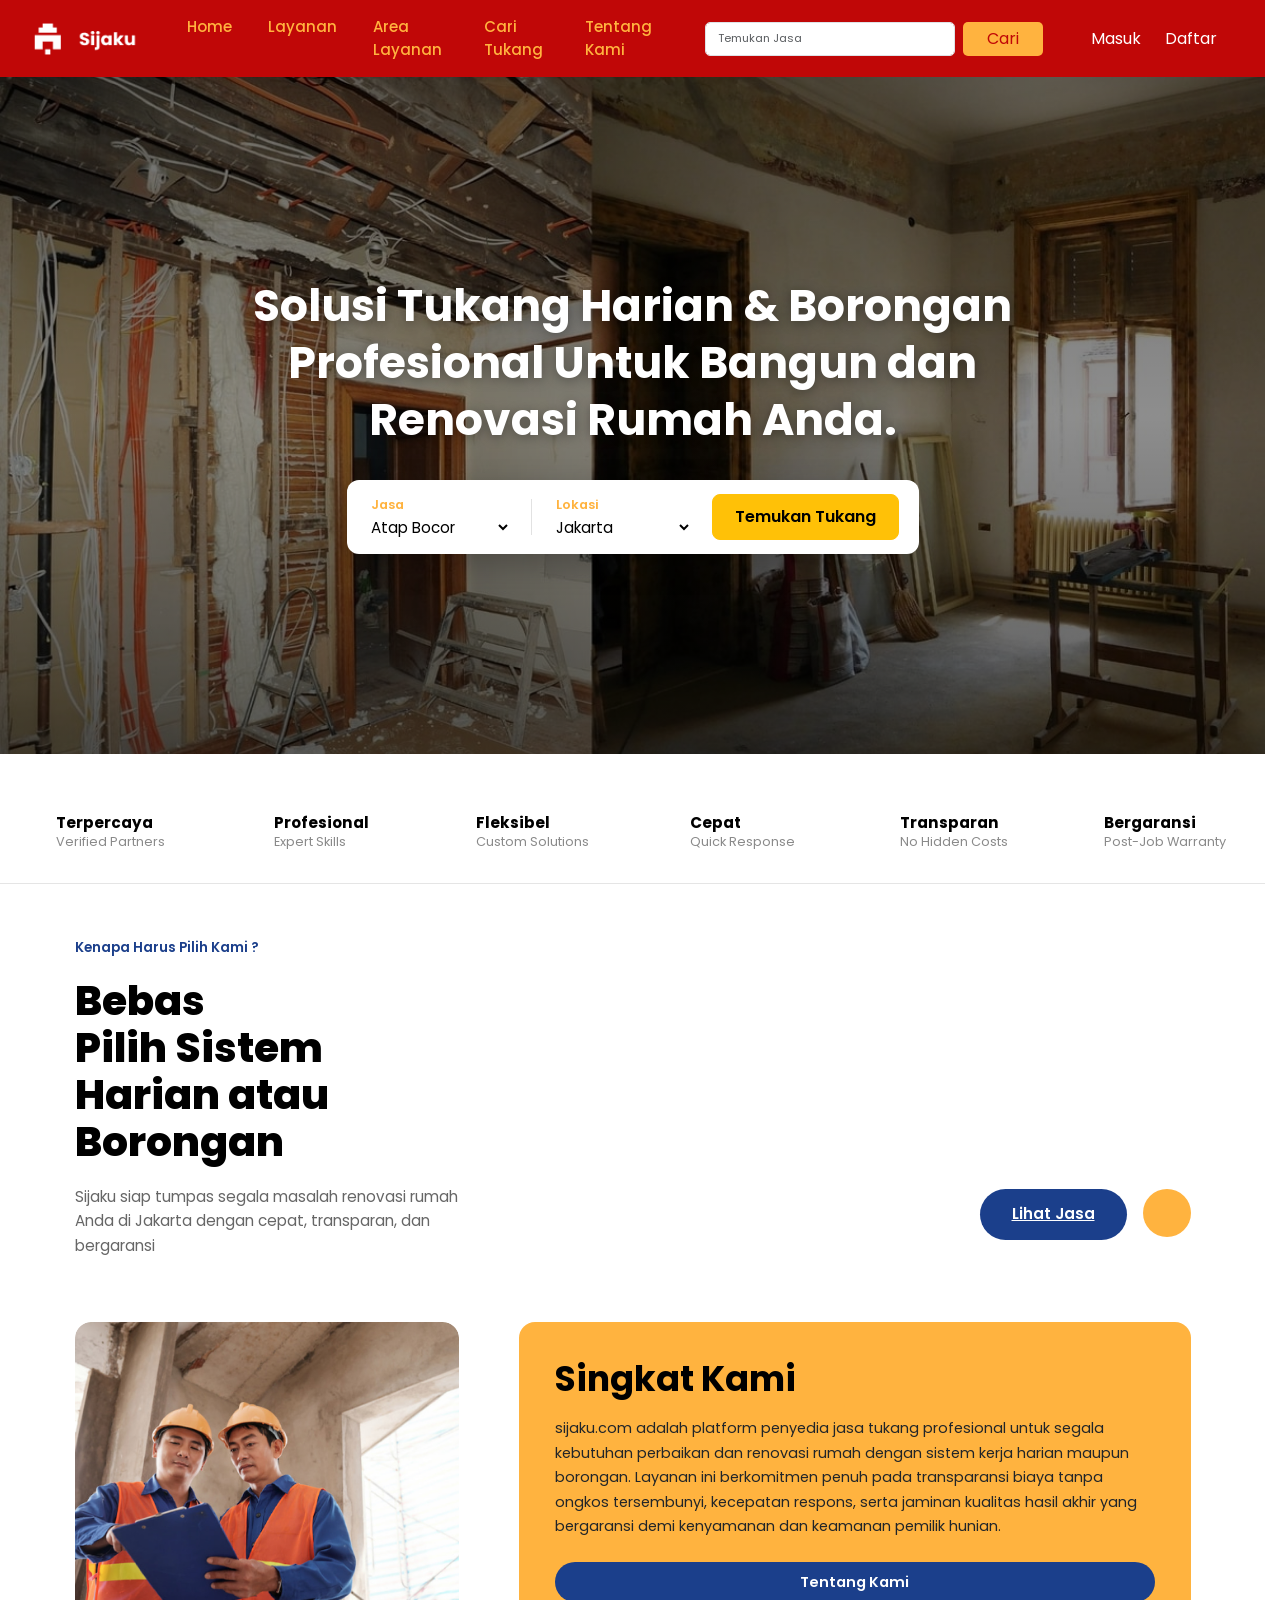
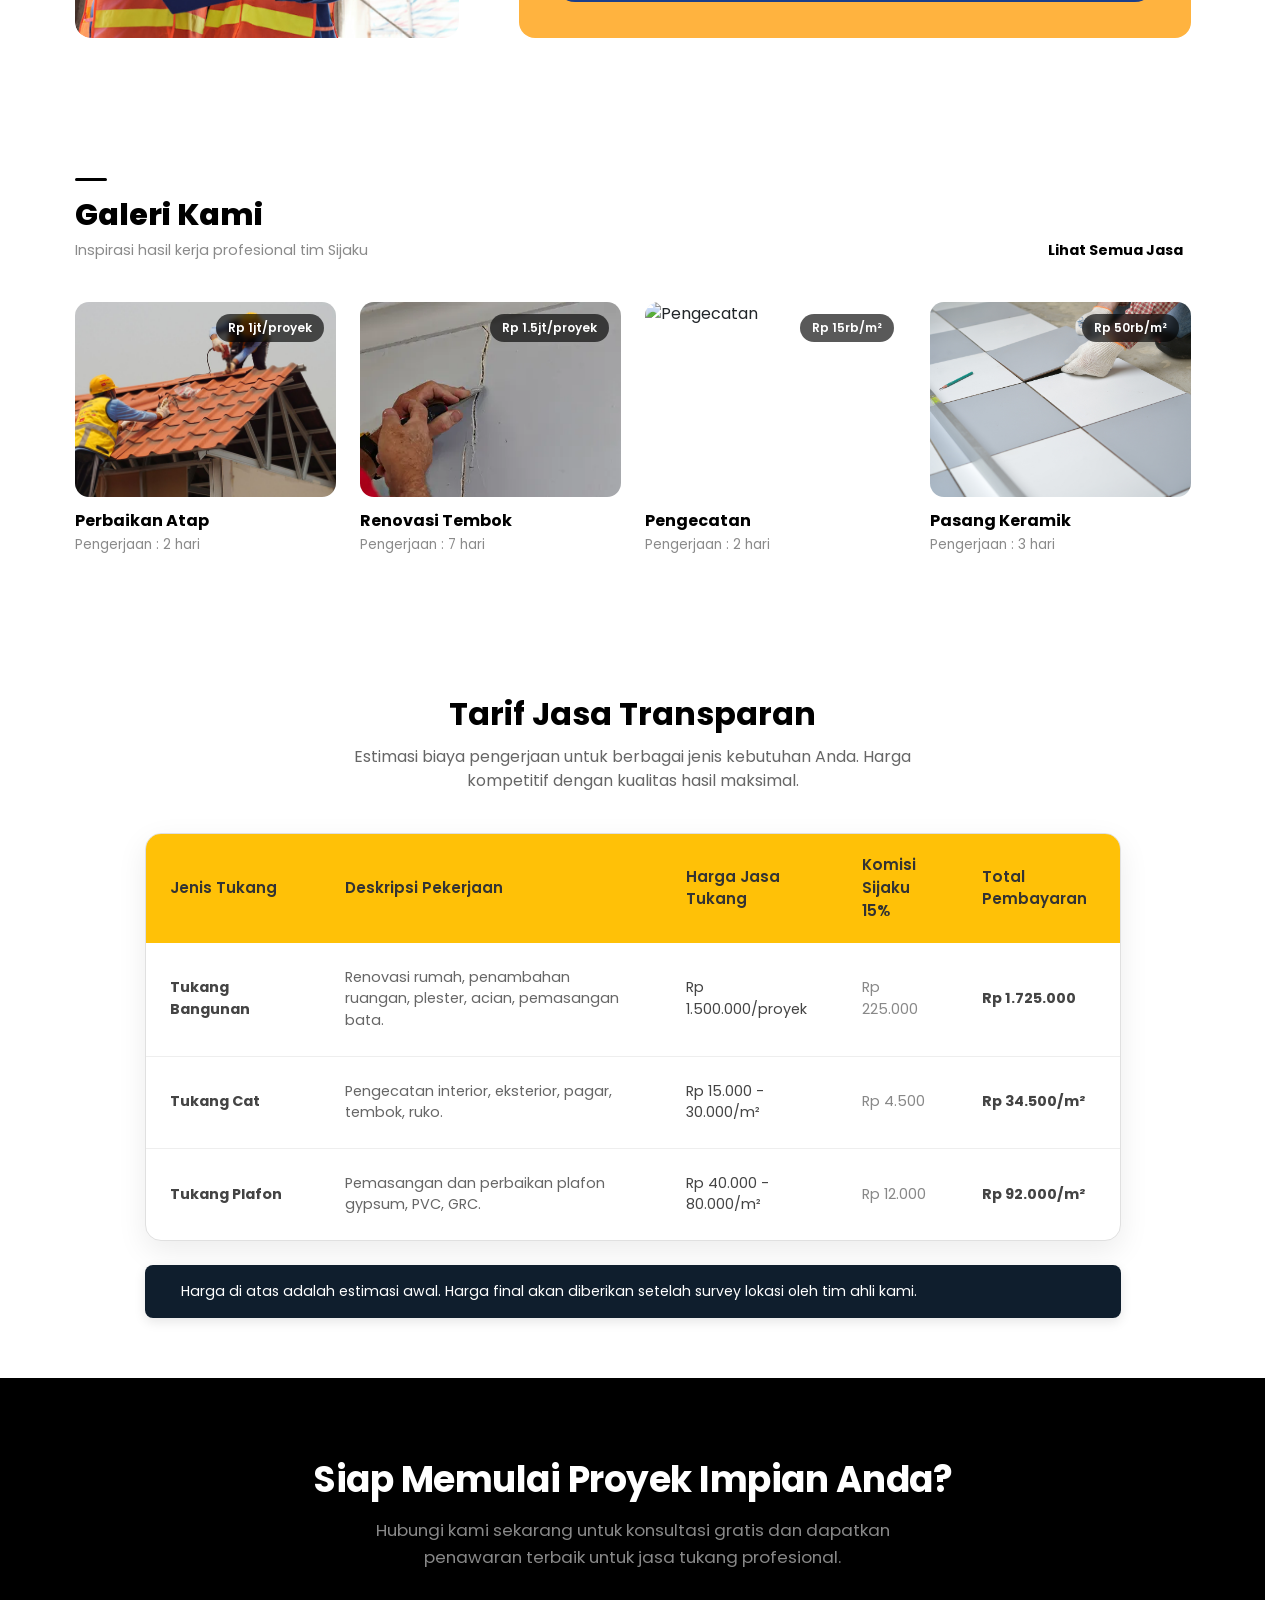
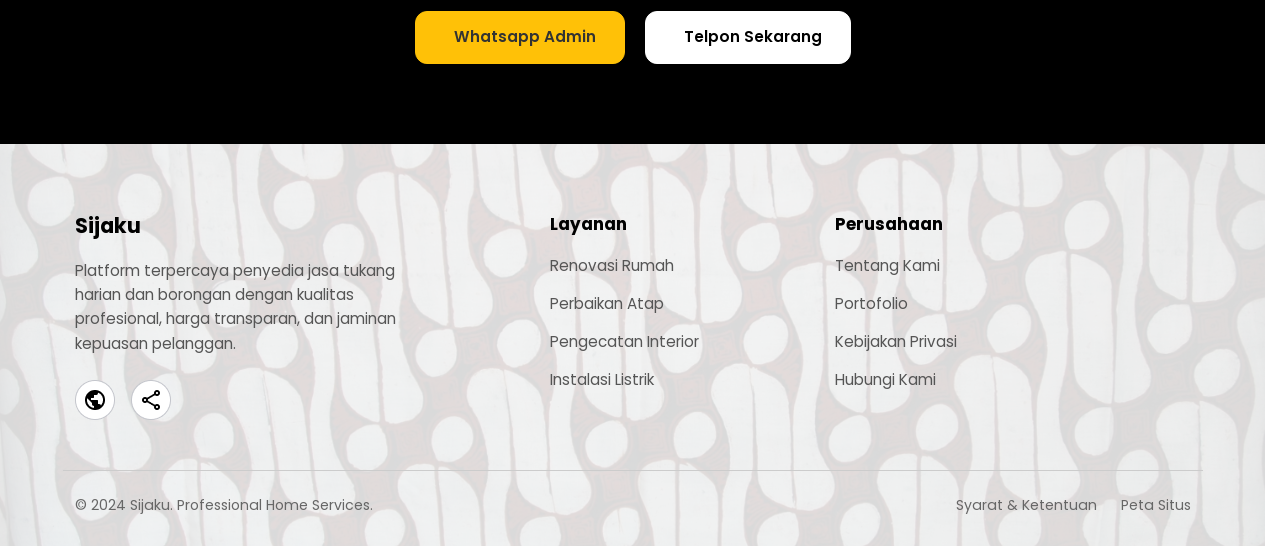
==== commit a5334197: "Codang-coding" ====
--- a/index.html
+++ b/index.html
@@ -178,7 +178,7 @@
             </div>
 
             <div class="kenapa-kami-cta">
-                <button type="button" class="btn-lihat-jasa">Lihat Jasa</button>
+                <a href="layanan.html" class="btn-lihat-jasa">Lihat Jasa</a>
                 <button type="button" class="btn-arrow" aria-label="Selanjutnya">
                     <i class="bi bi-arrow-right"></i>
                 </button>
--- a/style.css
+++ b/style.css
@@ -1171,6 +1171,407 @@
 
 /* Menu Layanan */
 
+
+/* Area */
+
+/* Section 1 */
+/* ===== AREA COVERAGE SECTION ===== */
+.area-coverage {
+    padding: 60px 0 80px;
+    background: var(--Primary-color, #fff);
+}
+
+.area-coverage-grid {
+    display: grid;
+    grid-template-columns: 1fr 1fr;
+    gap: 48px;
+    align-items: center;
+}
+
+/* ----- Kiri: teks ----- */
+.area-badge {
+    display: inline-block;
+    background: var(--Tertiary-color, #FFB33F);
+    color: #4a2c00;
+    font-size: 0.7rem;
+    font-weight: 700;
+    letter-spacing: 0.5px;
+    padding: 6px 16px;
+    border-radius: 20px;
+    margin-bottom: 18px;
+}
+
+.area-coverage-text h2 {
+    font-size: 1.9rem;
+    font-weight: 800;
+    color: var(--Quinary-color, #000);
+    line-height: 1.25;
+    margin-bottom: 16px;
+}
+
+.area-coverage-text p {
+    font-size: 0.92rem;
+    color: #666;
+    line-height: 1.6;
+    max-width: 440px;
+    margin-bottom: 28px;
+}
+
+.btn-pesan-layanan {
+    display: inline-block;
+    background: var(--Tertiary-color, #FFB33F);
+    color: var(--Quinary-color, #000);
+    text-decoration: none;
+    font-weight: 700;
+    font-size: 0.9rem;
+    padding: 14px 28px;
+    border-radius: 8px;
+}
+
+/* ----- Kanan: gambar ----- */
+.area-coverage-image {
+    aspect-ratio: 4 / 3;
+    border-radius: 20px;
+    overflow: hidden;
+}
+
+.area-coverage-image img {
+    width: 100%;
+    height: 100%;
+    object-fit: cover;
+    display: block;
+}
+
+/* ===== RESPONSIVE ===== */
+@media (max-width: 768px) {
+    .area-coverage-grid {
+        grid-template-columns: 1fr;
+    }
+    .area-coverage-image {
+        order: -1;
+        aspect-ratio: 16 / 9;
+    }
+    .area-coverage-text h2 {
+        font-size: 1.6rem;
+    }
+}
+/* Section 1 */
+
+/* Section 2 maps */
+/* ===== COVERAGE MAP SECTION ===== */
+.coverage-map-section {
+    padding: 60px 0 80px;
+    background: var(--Primary-color, #fff);
+}
+
+.coverage-header {
+    text-align: center;
+    max-width: 560px;
+    margin: 0 auto 32px;
+}
+
+.coverage-header h2 {
+    font-size: 1.6rem;
+    font-weight: 800;
+    color: var(--Quinary-color, #000);
+    margin-bottom: 10px;
+}
+
+.coverage-header p {
+    font-size: 0.9rem;
+    color: #8a8a8a;
+    margin: 0;
+}
+
+/* ----- Card pembungkus peta ----- */
+.coverage-map-card {
+    border: 1px solid #eee;
+    border-radius: 20px;
+    padding: 20px;
+    box-shadow: 0 6px 24px rgba(0, 0, 0, 0.05);
+}
+
+.coverage-map-frame {
+    position: relative;
+    width: 100%;
+    aspect-ratio: 16 / 8;
+    border-radius: 14px;
+    overflow: hidden;
+}
+
+.coverage-map-frame iframe {
+    display: block;
+}
+
+/* ----- Badge melayang di pojok kanan bawah peta ----- */
+.coverage-badge {
+    position: absolute;
+    bottom: 16px;
+    right: 16px;
+    background: #fff;
+    padding: 8px 16px;
+    border-radius: 30px;
+    font-size: 0.8rem;
+    font-weight: 600;
+    color: var(--Quinary-color, #000);
+    display: flex;
+    align-items: center;
+    gap: 8px;
+    box-shadow: 0 4px 14px rgba(0, 0, 0, 0.15);
+}
+
+.coverage-badge .dot {
+    width: 9px;
+    height: 9px;
+    border-radius: 50%;
+    background: #2ecc71;
+    flex-shrink: 0;
+}
+
+.coverage-caption {
+    text-align: center;
+    font-size: 0.82rem;
+    color: #8a8a8a;
+    margin: 18px 0 4px;
+}
+
+/* ===== RESPONSIVE ===== */
+@media (max-width: 768px) {
+    .coverage-map-frame {
+        aspect-ratio: 4 / 5;
+    }
+    .coverage-badge {
+        font-size: 0.72rem;
+        padding: 6px 12px;
+        right: 10px;
+        bottom: 10px;
+        text-align: left;
+        max-width: 70%;
+    }
+}
+/* Section 2 maps */
+
+/* Section 3 */
+/* ===== AREA CARDS SECTION ===== */
+.area-cards-section {
+    padding: 40px 0 80px;
+    background: var(--Primary-color, #fff);
+}
+
+.area-cards-grid {
+    display: grid;
+    grid-template-columns: 1fr 1fr;
+    gap: 24px;
+    align-items: stretch; /* kunci utama: kedua card dipaksa sama tinggi */
+}
+
+.area-card {
+    background: #ececec;
+    border-radius: 18px;
+    padding: 28px;
+    display: flex;
+    flex-direction: column;
+    height: 100%; /* isi penuh tinggi grid cell */
+}
+
+/* ----- Header: icon + judul ----- */
+.area-card-header {
+    display: flex;
+    align-items: center;
+    gap: 14px;
+    margin-bottom: 20px;
+}
+
+.area-card-icon {
+    width: 40px;
+    height: 40px;
+    border-radius: 10px;
+    display: flex;
+    align-items: center;
+    justify-content: center;
+    color: #fff;
+    font-size: 1.1rem;
+    flex-shrink: 0;
+}
+
+.area-card-header h3 {
+    font-size: 1.15rem;
+    font-weight: 700;
+    color: var(--Quinary-color, #000);
+    margin: 0;
+}
+
+/* ----- List item ----- */
+.area-card-list {
+    list-style: none;
+    padding: 0;
+    margin: 0 0 24px;
+    flex-grow: 1; /* mendorong footer ke bawah walau isi list beda panjang */
+}
+
+.area-card-list li {
+    display: flex;
+    align-items: center;
+    gap: 10px;
+    font-size: 0.9rem;
+    color: #333;
+    margin-bottom: 12px;
+}
+
+.area-card-list li:last-child {
+    margin-bottom: 0;
+}
+
+.area-card-list li i {
+    color: var(--Tertiary-color, #FFB33F);
+    font-size: 0.95rem;
+    flex-shrink: 0;
+}
+
+.area-card-list li.muted {
+    color: #999;
+    font-style: italic;
+}
+
+.area-card-list li.muted i {
+    display: none;
+}
+
+.area-card-icon img {
+    width: 34px;
+    height: 43px;
+    object-fit: contain;
+}
+
+/* Versi 2 kolom untuk list yang lebih banyak (Kabupaten) */
+.area-card-list.two-col {
+    display: grid;
+    grid-template-columns: 1fr 1fr;
+    column-gap: 16px;
+    row-gap: 12px;
+}
+
+.area-card-list.two-col li {
+    margin-bottom: 0;
+}
+
+/* ----- Footer box ----- */
+.area-card-footer {
+    background: #fff;
+    border-radius: 12px;
+    padding: 14px 18px;
+    margin-top: auto; /* nempel ke bawah card */
+}
+
+.footer-label {
+    display: block;
+    font-size: 0.68rem;
+    font-weight: 700;
+    letter-spacing: 0.5px;
+    color: #999;
+    margin-bottom: 4px;
+}
+
+.footer-value {
+    display: block;
+    font-size: 1rem;
+    font-weight: 700;
+    color: var(--Quinary-color, #000);
+}
+
+/* ===== RESPONSIVE ===== */
+@media (max-width: 768px) {
+    .area-cards-grid {
+        grid-template-columns: 1fr;
+    }
+}
+
+@media (max-width: 420px) {
+    .area-card-list.two-col {
+        grid-template-columns: 1fr;
+    }
+}
+/* Section 3 */
+
+/* Section 4 */
+/* ===== WHY LOCAL SECTION ===== */
+.why-local-section {
+    padding: 60px 0 70px;
+    background: var(--Primary-color, #fff);
+    border-bottom: 1px solid #eee;
+}
+
+.why-local-header {
+    text-align: center;
+    margin-bottom: 40px;
+}
+
+.why-local-header h2 {
+    font-size: 1.5rem;
+    font-weight: 800;
+    color: var(--Quinary-color, #000);
+    margin-bottom: 10px;
+}
+
+.heading-underline {
+    display: inline-block;
+    width: 40px;
+    height: 3px;
+    background: var(--Tertiary-color, #FFB33F);
+    border-radius: 2px;
+}
+
+/* ----- Grid 3 kartu ----- */
+.why-local-grid {
+    display: grid;
+    grid-template-columns: repeat(3, 1fr);
+    gap: 24px;
+    align-items: stretch;
+}
+
+.why-local-card {
+    border: 1px solid #eee;
+    border-radius: 14px;
+    padding: 32px 24px;
+    text-align: center;
+    display: flex;
+    flex-direction: column;
+    align-items: center;
+}
+
+.why-local-icon img {
+    width: 54px;
+    height: 54px;
+    object-fit: contain;
+    margin-bottom: 18px;
+}
+
+.why-local-card h4 {
+    font-size: 1rem;
+    font-weight: 700;
+    color: var(--Quinary-color, #000);
+    margin-bottom: 10px;
+}
+
+.why-local-card p {
+    font-size: 0.85rem;
+    color: #888;
+    line-height: 1.6;
+    margin: 0;
+    max-width: 260px;
+}
+
+/* ===== RESPONSIVE ===== */
+@media (max-width: 900px) {
+    .why-local-grid {
+        grid-template-columns: 1fr;
+    }
+}
+/* Section 4 */
+
+/* Area */
+
+
 /* Footer */
 /* --- Footer Section Styling --- */
 .footer-section {
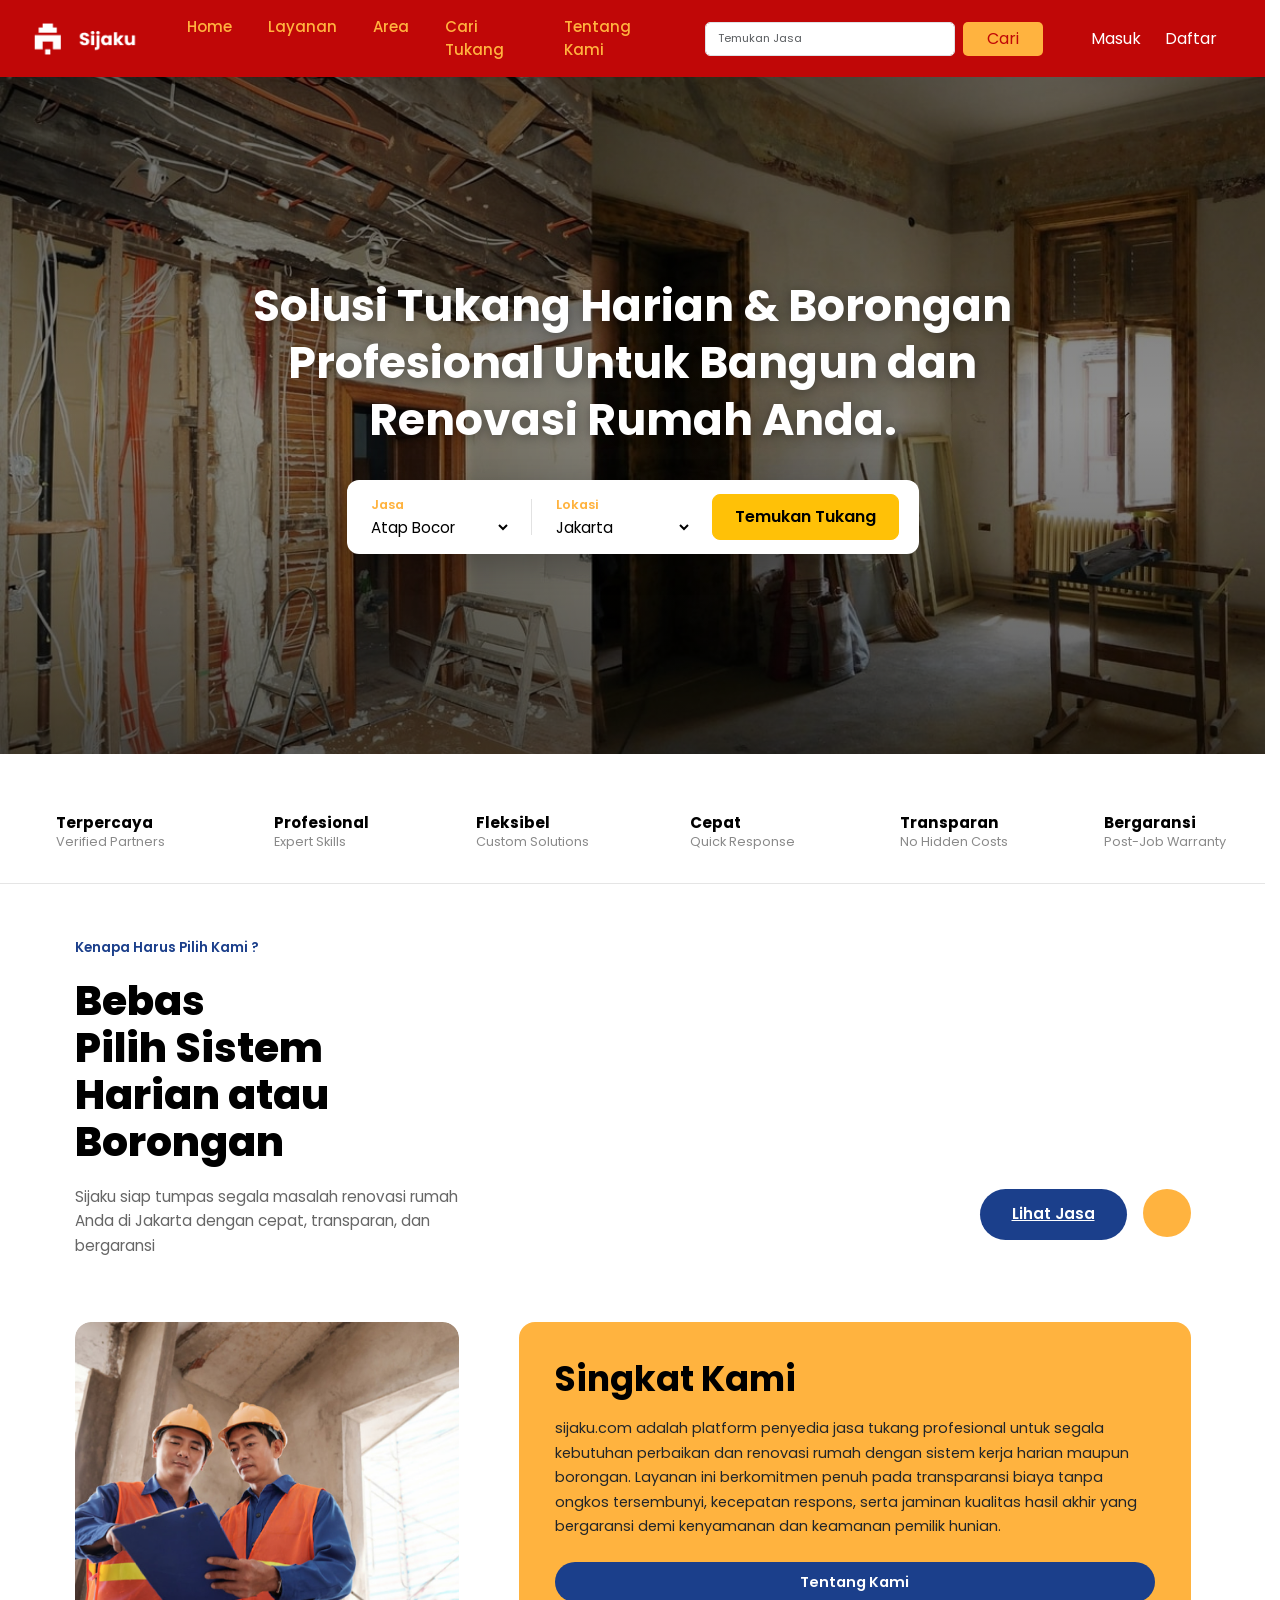
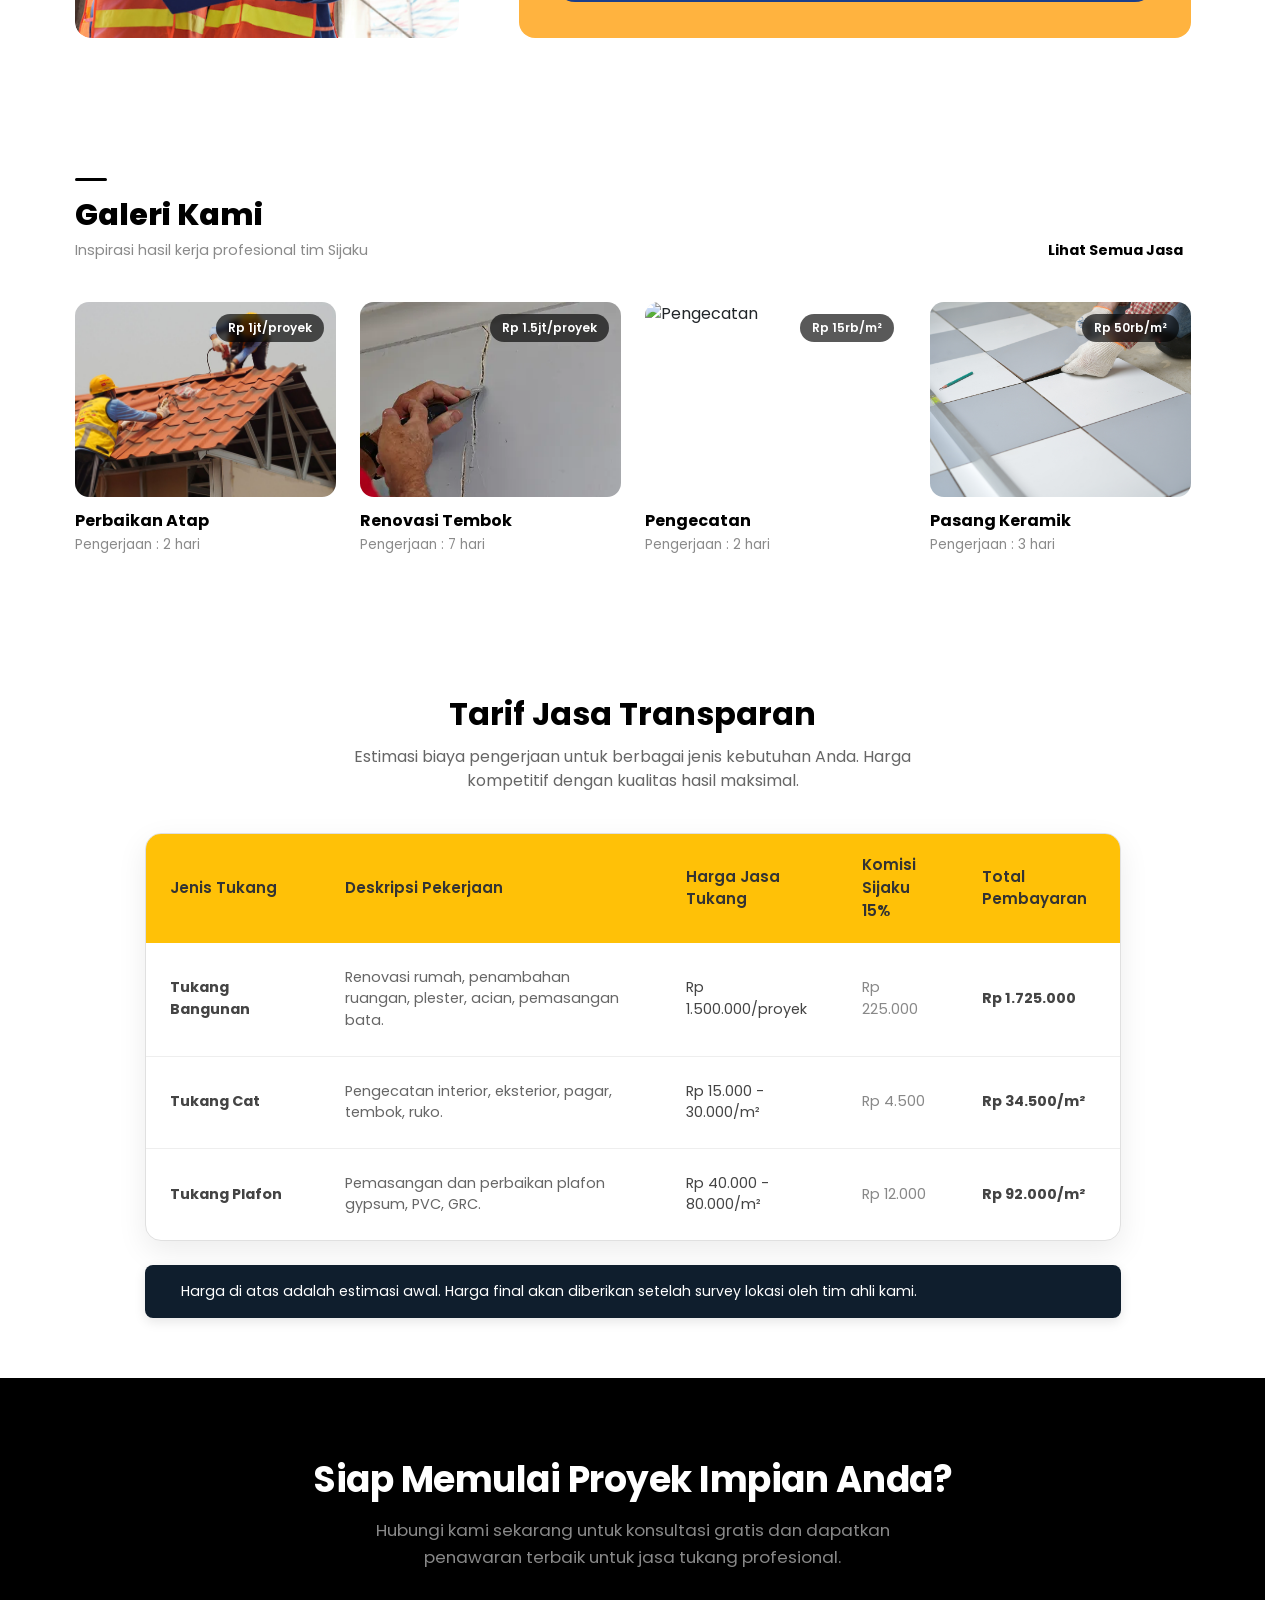
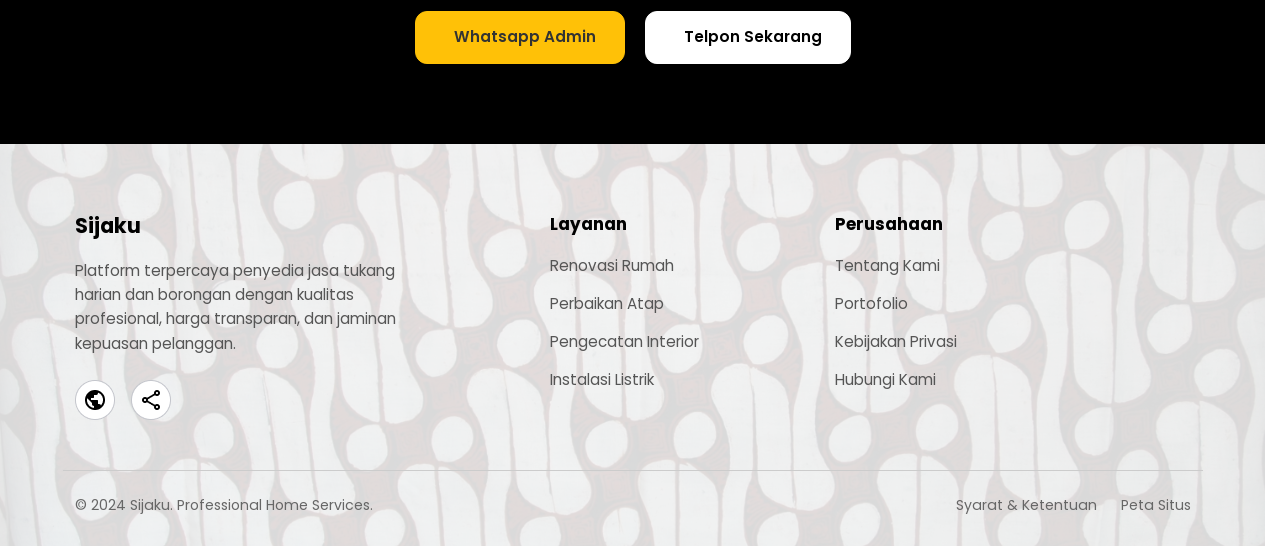
==== commit a3abb478: "Delate Area" ====
--- a/index.html
+++ b/index.html
@@ -38,7 +38,7 @@
                 <div class="navbar-nav">
                     <a class="nav-link" href="index.html">Home</a>
                     <a class="nav-link" aria-current="page" href="layanan.html">Layanan</a>
-                    <a class="nav-link" href="area.html">Area Layanan</a>
+                    <a class="nav-link" href="area.html">Area</a>
                     <a class="nav-link" href="cari_tukang.html">Cari Tukang</a>
                     <a class="nav-link" href="tentang.html">Tentang Kami</a>
                 </div>
--- a/style.css
+++ b/style.css
@@ -1052,6 +1052,10 @@
     font-weight: 700;
     font-size: 0.85rem;
 }
+
+.tukang-pagination {
+    grid-column: 1 / -1;
+}
  
 /* ===== RESPONSIVE ===== */
 @media (max-width: 992px) {
@@ -1572,6 +1576,855 @@
 /* Area */
 
 
+/* Cari Tukang */
+
+/* Section Full */
+/* ===== FIND TUKANG SECTION ===== */
+.find-tukang {
+    padding: 40px 0 80px;
+    background: var(--Primary-color, #fff);
+}
+
+.find-header {
+    display: flex;
+    justify-content: space-between;
+    align-items: flex-start;
+    gap: 24px;
+    flex-wrap: wrap;
+    margin-bottom: 32px;
+}
+
+.find-header-text h1 {
+    font-size: 1.7rem;
+    font-weight: 800;
+    color: var(--Quinary-color, #000);
+    line-height: 1.3;
+    margin-bottom: 12px;
+}
+
+.find-header-text p {
+    font-size: 0.88rem;
+    color: #777;
+    line-height: 1.6;
+    max-width: 560px;
+    margin: 0;
+}
+
+.find-header-badges {
+    display: flex;
+    gap: 10px;
+    flex-wrap: wrap;
+    margin-top: 6px;
+}
+
+.badge-outline {
+    display: flex;
+    align-items: center;
+    gap: 6px;
+    border: 1px solid #e2e2e2;
+    border-radius: 30px;
+    padding: 6px 14px;
+    font-size: 0.78rem;
+    font-weight: 600;
+    color: #444;
+    white-space: nowrap;
+}
+
+.badge-outline .dot {
+    width: 7px;
+    height: 7px;
+    border-radius: 50%;
+}
+
+.badge-outline .dot.green {
+    background: #2ecc71;
+}
+
+.find-tukang-body {
+    display: grid;
+    grid-template-columns: 280px 1fr;
+    gap: 28px;
+    align-items: start;
+}
+
+.find-sidebar {
+    display: flex;
+    flex-direction: column;
+    gap: 20px;
+    position: sticky;
+    top: 100px;
+}
+
+.filter-card {
+    border: 1px solid #eee;
+    border-radius: 14px;
+    padding: 20px;
+}
+
+.filter-card h4 {
+    font-size: 0.95rem;
+    font-weight: 700;
+    color: var(--Quinary-color, #000);
+    display: flex;
+    align-items: center;
+    gap: 8px;
+    margin-bottom: 18px;
+}
+
+.filter-group {
+    margin-bottom: 18px;
+}
+
+.filter-group label {
+    display: block;
+    font-size: 0.8rem;
+    font-weight: 600;
+    color: #555;
+    margin-bottom: 8px;
+}
+
+.filter-search {
+    display: flex;
+    align-items: center;
+    gap: 8px;
+    border: 1px solid #ddd;
+    border-radius: 8px;
+    padding: 9px 12px;
+}
+
+.filter-search i {
+    color: #999;
+    font-size: 0.85rem;
+}
+
+.filter-search input {
+    border: none;
+    outline: none;
+    font-size: 0.85rem;
+    width: 100%;
+}
+
+.filter-group select {
+    width: 100%;
+    border: 1px solid #ddd;
+    border-radius: 8px;
+    padding: 9px 12px;
+    font-size: 0.85rem;
+    color: #444;
+}
+
+.filter-pill-row {
+    display: flex;
+    gap: 8px;
+}
+
+.filter-pill {
+    border: 1px solid #ddd;
+    background: #fff;
+    border-radius: 8px;
+    padding: 8px 14px;
+    font-size: 0.82rem;
+    font-weight: 600;
+    color: #555;
+    display: flex;
+    align-items: center;
+    gap: 5px;
+}
+
+.filter-pill i {
+    color: var(--Tertiary-color, #FFB33F);
+    font-size: 0.75rem;
+}
+
+.filter-pill.active {
+    background: var(--Quinary-color, #000);
+    border-color: var(--Quinary-color, #000);
+    color: #fff;
+}
+
+.filter-pill.active i {
+    color: var(--Tertiary-color, #FFB33F);
+}
+
+.filter-check {
+    display: flex;
+    align-items: center;
+    gap: 8px;
+    font-size: 0.85rem;
+    color: #444;
+    margin-bottom: 10px;
+    cursor: pointer;
+}
+
+.filter-check:last-child {
+    margin-bottom: 0;
+}
+
+.filter-check input {
+    width: 15px;
+    height: 15px;
+    accent-color: var(--Quinary-color, #000);
+}
+
+.btn-terapkan {
+    width: 100%;
+    background: var(--Quinary-color, #000);
+    color: #fff;
+    border: none;
+    padding: 12px;
+    border-radius: 8px;
+    font-weight: 600;
+    font-size: 0.88rem;
+    margin-top: 4px;
+}
+
+.nearby-card {
+    background: var(--Tertiary-color, #FFB33F);
+    border-radius: 14px;
+    padding: 20px;
+}
+
+.nearby-card h4 {
+    font-size: 0.95rem;
+    font-weight: 700;
+    color: #4a2c00;
+    margin-bottom: 6px;
+}
+
+.nearby-card p {
+    font-size: 0.8rem;
+    color: #6b4a00;
+    line-height: 1.5;
+    margin-bottom: 14px;
+}
+
+.btn-deteksi {
+    width: 100%;
+    background: #fff;
+    color: var(--Quinary-color, #000);
+    border: none;
+    padding: 10px;
+    border-radius: 8px;
+    font-weight: 600;
+    font-size: 0.82rem;
+    display: flex;
+    align-items: center;
+    justify-content: center;
+    gap: 6px;
+    margin-bottom: 14px;
+}
+
+.nearby-map {
+    width: 100%;
+    height: 90px;
+    border-radius: 10px;
+    background: linear-gradient(135deg, #dfe6dd, #b9c4b4);
+}
+
+.find-toolbar {
+    display: flex;
+    justify-content: space-between;
+    align-items: center;
+    margin-bottom: 20px;
+}
+
+.find-count {
+    font-size: 0.85rem;
+    color: #555;
+    margin: 0;
+}
+
+.find-sort {
+    display: flex;
+    align-items: center;
+    gap: 6px;
+    font-size: 0.85rem;
+    color: #555;
+}
+
+.find-sort span {
+    font-weight: 700;
+    color: var(--Quinary-color, #000);
+}
+
+.tukang-grid {
+    display: grid;
+    grid-template-columns: repeat(3, 1fr);
+    gap: 20px;
+    margin-bottom: 36px;
+}
+
+.tukang-card {
+    border: 1px solid #eee;
+    border-radius: 14px;
+    overflow: hidden;
+    display: flex;
+    flex-direction: column;
+}
+
+.tukang-img {
+    position: relative;
+    aspect-ratio: 4 / 3;
+}
+
+.tukang-img img {
+    width: 100%;
+    height: 100%;
+    object-fit: cover;
+    display: block;
+}
+
+.tukang-badge {
+    position: absolute;
+    top: 10px;
+    left: 10px;
+    font-size: 0.68rem;
+    font-weight: 700;
+    padding: 4px 10px;
+    border-radius: 20px;
+    color: #fff;
+    z-index: 1;
+}
+
+.tukang-badge.available {
+    background: #2ecc71;
+}
+
+.tukang-badge.busy {
+    background: #e05a5a;
+}
+
+.tukang-body {
+    padding: 14px 16px 16px;
+    display: flex;
+    flex-direction: column;
+    flex-grow: 1;
+}
+
+.tukang-name-row {
+    display: flex;
+    justify-content: space-between;
+    align-items: center;
+    margin-bottom: 2px;
+}
+
+.tukang-name-row h5 {
+    font-size: 0.95rem;
+    font-weight: 700;
+    color: var(--Quinary-color, #000);
+    margin: 0;
+}
+
+.tukang-rating {
+    display: flex;
+    align-items: center;
+    gap: 3px;
+    font-size: 0.8rem;
+    font-weight: 700;
+    color: var(--Quinary-color, #000);
+}
+
+.tukang-rating i {
+    color: var(--Tertiary-color, #FFB33F);
+    font-size: 0.75rem;
+}
+
+.tukang-role {
+    font-size: 0.8rem;
+    color: #777;
+    margin: 0 0 6px;
+}
+
+.tukang-meta {
+    font-size: 0.76rem;
+    color: #999;
+    margin: 0 0 14px;
+}
+
+.tukang-footer {
+    display: flex;
+    justify-content: space-between;
+    align-items: center;
+    margin-top: auto;
+    gap: 10px;
+}
+
+.tukang-price {
+    display: flex;
+    flex-direction: column;
+    font-size: 0.92rem;
+    font-weight: 700;
+    color: var(--Quinary-color, #000);
+    line-height: 1.3;
+}
+
+.tukang-price span {
+    font-size: 0.68rem;
+    font-weight: 400;
+    color: #999;
+}
+
+.btn-pesan-tukang {
+    background: var(--Tertiary-color, #FFB33F);
+    color: var(--Quinary-color, #000);
+    border: none;
+    padding: 9px 18px;
+    border-radius: 8px;
+    font-weight: 700;
+    font-size: 0.8rem;
+    white-space: nowrap;
+}
+
+.btn-pesan-tukang.outline {
+    background: #fff;
+    border: 1px solid #ddd;
+}
+
+.tukang-pagination {
+    display: flex;
+    justify-content: center;
+    align-items: center;
+    gap: 8px;
+}
+
+.page-btn {
+    width: 36px;
+    height: 36px;
+    border-radius: 8px;
+    border: 1px solid #e2e2e2;
+    background: #fff;
+    color: #555;
+    font-size: 0.85rem;
+    font-weight: 600;
+    display: flex;
+    align-items: center;
+    justify-content: center;
+}
+
+.page-btn.active {
+    background: var(--Quinary-color, #000);
+    border-color: var(--Quinary-color, #000);
+    color: #fff;
+}
+
+.page-dots {
+    color: #999;
+    font-size: 0.85rem;
+    padding: 0 2px;
+}
+
+@media (max-width: 992px) {
+    .find-tukang-body {
+        grid-template-columns: 1fr;
+    }
+    .find-sidebar {
+        position: static;
+        flex-direction: row;
+        flex-wrap: wrap;
+    }
+    .filter-card,
+    .nearby-card {
+        flex: 1 1 280px;
+    }
+    .tukang-grid {
+        grid-template-columns: repeat(2, 1fr);
+    }
+}
+
+@media (max-width: 576px) {
+    .tukang-grid {
+        grid-template-columns: 1fr;
+    }
+    .find-header {
+        flex-direction: column;
+    }
+}
+/* Section Full */
+
+/* Cari Tukang */
+
+/* Tentang */
+
+/* Section 1 */
+/* ===== ABOUT HERO SECTION ===== */
+.about-hero {
+    position: relative;
+    min-height: 420px;
+    display: flex;
+    align-items: center;
+    overflow: hidden;
+}
+
+.about-hero-bg {
+    position: absolute;
+    inset: 0;
+    z-index: 0;
+}
+
+.about-hero-bg img {
+    width: 100%;
+    height: 100%;
+    object-fit: cover;
+    display: block;
+}
+
+/* Overlay gelap, lebih pekat di kiri supaya teks terbaca */
+.about-hero-overlay {
+    position: absolute;
+    inset: 0;
+    background: linear-gradient(90deg, rgba(0,0,0,0.75) 0%, rgba(0,0,0,0.45) 45%, rgba(0,0,0,0.1) 75%);
+    z-index: 1;
+}
+
+.about-hero-content {
+    position: relative;
+    z-index: 2;
+    max-width: 620px;
+    padding-left: 60px;
+    margin-left: 0; 
+    margin-right: 0; 
+}
+
+.about-hero-content h1 {
+    color: #fff;
+    font-size: clamp(1.8rem, 3.6vw, 2.6rem);
+    font-weight: 800;
+    line-height: 1.2;
+    margin-bottom: 18px;
+}
+
+.about-hero-content p {
+    color: #e6e6e6;
+    font-size: 0.92rem;
+    line-height: 1.6;
+    max-width: 480px;
+    margin-bottom: 28px;
+}
+
+.about-hero-cta {
+    display: flex;
+    gap: 14px;
+    flex-wrap: wrap;
+}
+
+.btn-mulai-konsultasi {
+    background: var(--Tertiary-color, #FFB33F);
+    color: var(--Quinary-color, #000);
+    text-decoration: none;
+    font-weight: 700;
+    font-size: 0.9rem;
+    padding: 14px 26px;
+    border-radius: 8px;
+}
+
+.btn-lihat-layanan {
+    background: transparent;
+    color: #fff;
+    text-decoration: none;
+    font-weight: 700;
+    font-size: 0.9rem;
+    padding: 14px 26px;
+    border-radius: 8px;
+    border: 1.5px solid #fff;
+}
+
+.about-hero-bg img {
+    width: 100%;
+    height: 100%;
+    object-fit: cover;
+    object-position: center 0%; /* atur titik fokus gambar */
+    display: block;
+}
+
+/* ===== RESPONSIVE ===== */
+@media (max-width: 768px) {
+    .about-hero {
+        min-height: 460px;
+    }
+    .about-hero-overlay {
+        background: linear-gradient(180deg, rgba(0,0,0,0.55) 0%, rgba(0,0,0,0.75) 100%);
+    }
+    .about-hero-content {
+        max-width: 100%;
+    }
+}
+/* Section 1 */
+
+/* Section 2 */
+/* ===== VISI MISI SECTION ===== */
+.visi-misi {
+    padding: 60px 0 70px;
+    background: #0d1424;
+}
+
+.visi-misi-header {
+    text-align: center;
+    margin-bottom: 40px;
+}
+
+.visi-misi-header h2 {
+    font-size: 1.6rem;
+    font-weight: 600;
+    color: #fff;
+    margin-bottom: 12px;
+}
+
+.heading-underline {
+    display: inline-block;
+    width: 44px;
+    height: 3px;
+    background: var(--Tertiary-color, #FFB33F);
+    border-radius: 2px;
+}
+
+/* ----- Grid 2 kartu ----- */
+.visi-misi-grid {
+    display: grid;
+    grid-template-columns: 1fr 1fr;
+    gap: 24px;
+    align-items: stretch;
+}
+
+.visi-misi-card {
+    background: #141c30;
+    border: 1px solid #232c42;
+    border-radius: 16px;
+    padding: 32px;
+}
+
+/* ----- Icon Visi / Misi (versi gambar) ----- */
+.visi-misi-icon {
+    width: 32px;
+    height: 32px;
+    object-fit: contain;
+    margin-bottom: 18px;
+    display: block;
+}
+
+.visi-misi-card h3 {
+    font-size: 1.2rem;
+    font-weight: 600;
+    color: #fff;
+    margin-bottom: 14px;
+}
+
+.visi-misi-card > p {
+    font-size: 0.88rem;
+    color: #a9adb8;
+    line-height: 1.7;
+    margin: 0;
+}
+
+/* ----- List item Misi ----- */
+.visi-misi-list {
+    list-style: none;
+    padding: 0;
+    margin: 0;
+}
+
+.visi-misi-list li {
+    display: flex;
+    align-items: flex-start;
+    gap: 10px;
+    font-size: 0.88rem;
+    color: #a9adb8;
+    line-height: 1.6;
+    margin-bottom: 16px;
+}
+
+.visi-misi-list li:last-child {
+    margin-bottom: 0;
+}
+
+/* ----- Icon centang di list (versi gambar) ----- */
+.visi-misi-list li img {
+    width: 18px;
+    height: 18px;
+    object-fit: contain;
+    margin-top: 2px;
+    flex-shrink: 0;
+}
+
+/* ===== RESPONSIVE ===== */
+@media (max-width: 768px) {
+    .visi-misi-grid {
+        grid-template-columns: 1fr;
+    }
+}
+/* Section 2 */
+
+/* Section 3 */
+/* ===== CORE VALUES SECTION ===== */
+.core-values {
+    padding: 60px 0 80px;
+    background: var(--Primary-color, #fff);
+}
+
+.core-values-header {
+    text-align: center;
+    margin-bottom: 40px;
+}
+
+.section-label {
+    display: block;
+    font-size: 0.72rem;
+    font-weight: 700;
+    letter-spacing: 0.8px;
+    color: #b8860b;
+    margin-bottom: 8px;
+}
+
+.core-values-header h2 {
+    font-size: 1.6rem;
+    font-weight: 700;
+    color: var(--Quinary-color, #000);
+    margin: 0;
+}
+
+/* ----- Grid 4 kartu ----- */
+.core-values-grid {
+    display: grid;
+    grid-template-columns: repeat(4, 1fr);
+    gap: 20px;
+    align-items: stretch;
+}
+
+.value-card {
+    border: 1px solid #eee;
+    border-radius: 14px;
+    padding: 28px 24px;
+}
+
+/* ----- Icon (versi gambar) ----- */
+.value-icon {
+    width: 44px;
+    height: 44px;
+    object-fit: contain;
+    margin-bottom: 18px;
+    display: block;
+}
+
+.value-card h4 {
+    font-size: 1rem;
+    font-weight: 700;
+    color: var(--Quinary-color, #000);
+    margin-bottom: 10px;
+}
+
+.value-card p {
+    font-size: 0.83rem;
+    color: #888;
+    line-height: 1.6;
+    margin: 0;
+}
+
+/* ===== RESPONSIVE ===== */
+@media (max-width: 900px) {
+    .core-values-grid {
+        grid-template-columns: 1fr 1fr;
+    }
+}
+
+@media (max-width: 500px) {
+    .core-values-grid {
+        grid-template-columns: 1fr;
+    }
+}
+/* Section 3 */
+
+/* Section 4 */
+/* ===== CTA BANNER SECTION ===== */
+.cta-banner {
+    padding: 40px 0 70px;
+    background: var(--Primary-color, #fff);
+}
+
+.cta-banner-card {
+    position: relative;
+    border-radius: 24px;
+    overflow: hidden;
+    min-height: 240px;
+    display: flex;
+    align-items: center;
+}
+
+.cta-banner-bg {
+    position: absolute;
+    inset: 0;
+    z-index: 0;
+}
+
+.cta-banner-bg img {
+    width: 100%;
+    height: 100%;
+    object-fit: cover;
+    display: block;
+}
+
+.cta-banner-overlay {
+    position: absolute;
+    inset: 0;
+    background: rgba(1, 23, 73, 0.781);
+    z-index: 1;
+}
+
+.cta-banner-content {
+    position: relative;
+    z-index: 2;
+    width: 100%;
+    display: flex;
+    justify-content: space-between;
+    align-items: center;
+    gap: 24px;
+    flex-wrap: wrap;
+    padding: 40px 48px;
+}
+
+.cta-banner-text h2 {
+    color: #fff;
+    font-size: 1.7rem;
+    font-weight: 800;
+    line-height: 1.25;
+    margin-bottom: 14px;
+}
+
+.cta-banner-text p {
+    color: #d6d8de;
+    font-size: 0.88rem;
+    line-height: 1.6;
+    max-width: 440px;
+    margin: 0;
+}
+
+.btn-cari-tukang {
+    background: var(--Tertiary-color, #FFB33F);
+    color: var(--Quinary-color, #000);
+    text-decoration: none;
+    font-weight: 700;
+    font-size: 0.92rem;
+    padding: 16px 30px;
+    border-radius: 10px;
+    white-space: nowrap;
+    flex-shrink: 0;
+}
+
+/* ===== RESPONSIVE ===== */
+@media (max-width: 768px) {
+    .cta-banner-content {
+        flex-direction: column;
+        align-items: flex-start;
+        padding: 32px 28px;
+    }
+    .btn-cari-tukang {
+        width: 100%;
+        text-align: center;
+    }
+}
+/* Section 4 */
+
+/* Tentang */
+
+
 /* Footer */
 /* --- Footer Section Styling --- */
 .footer-section {
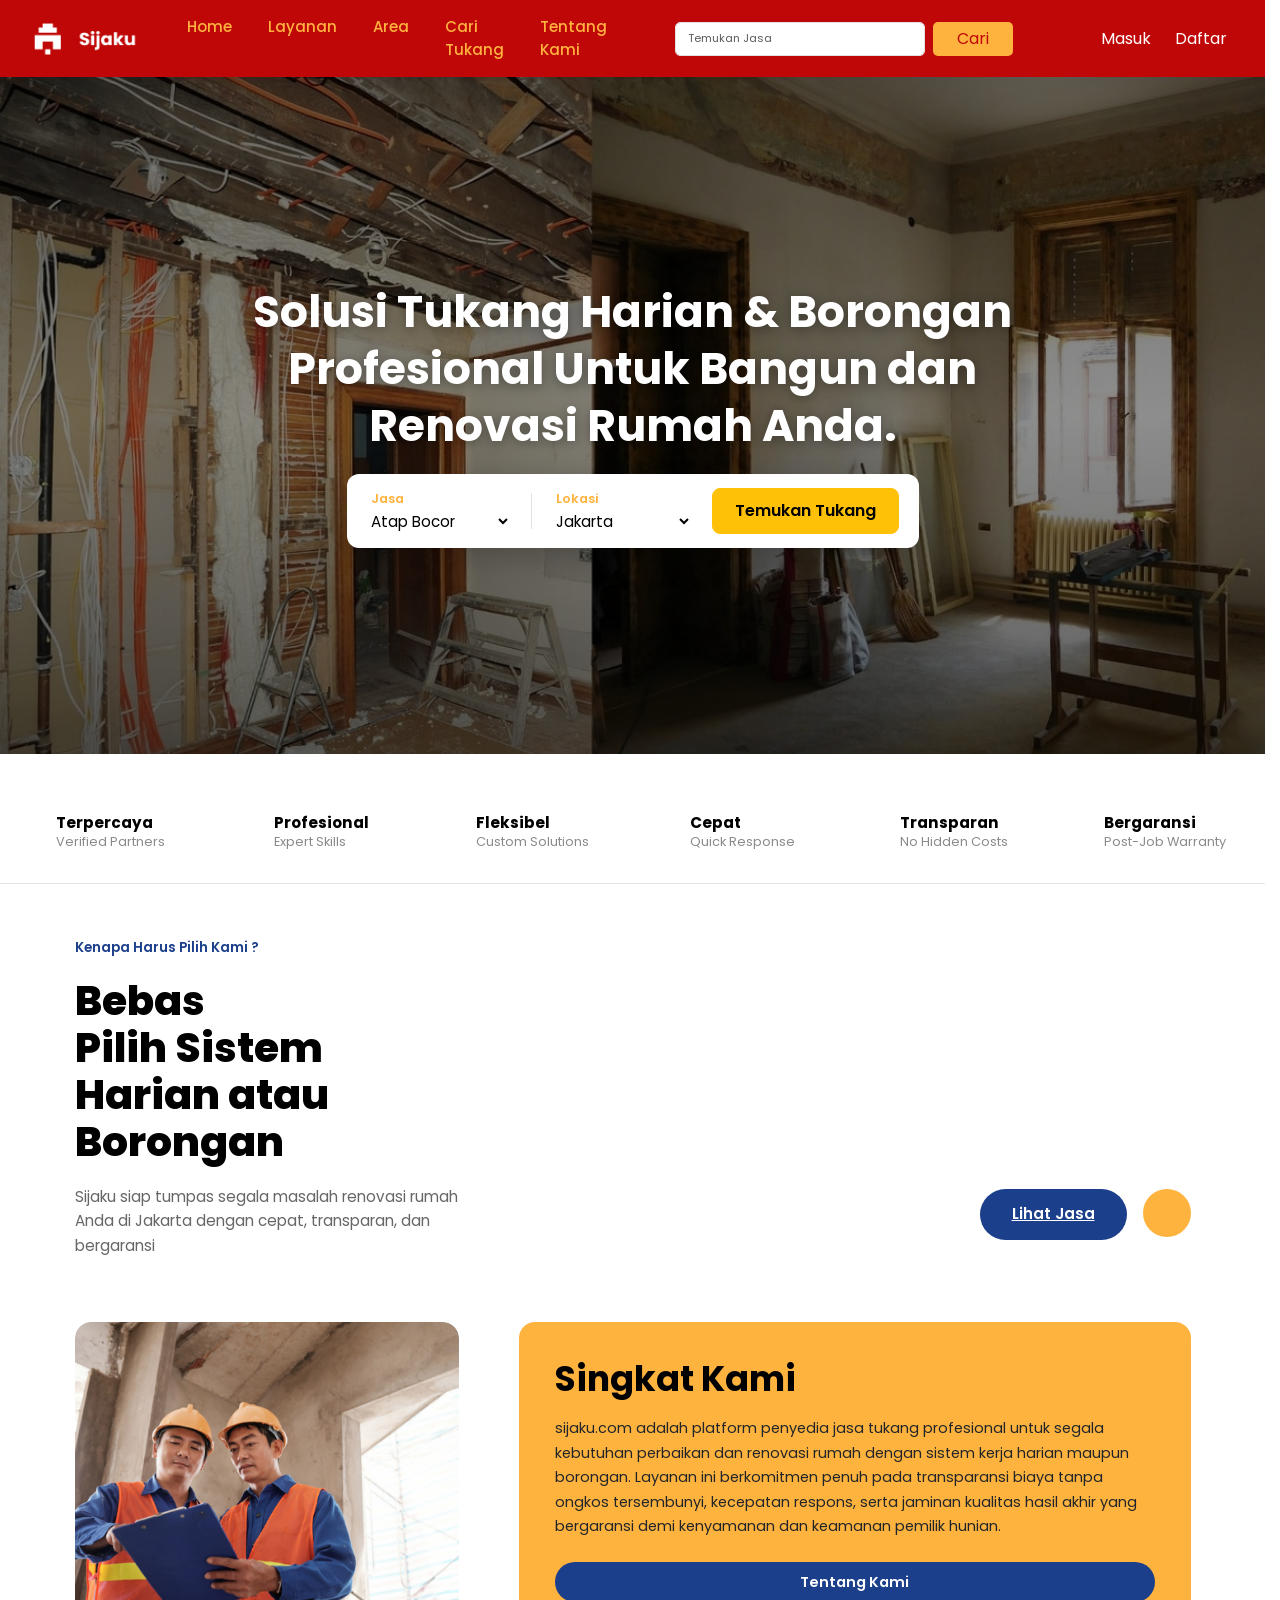
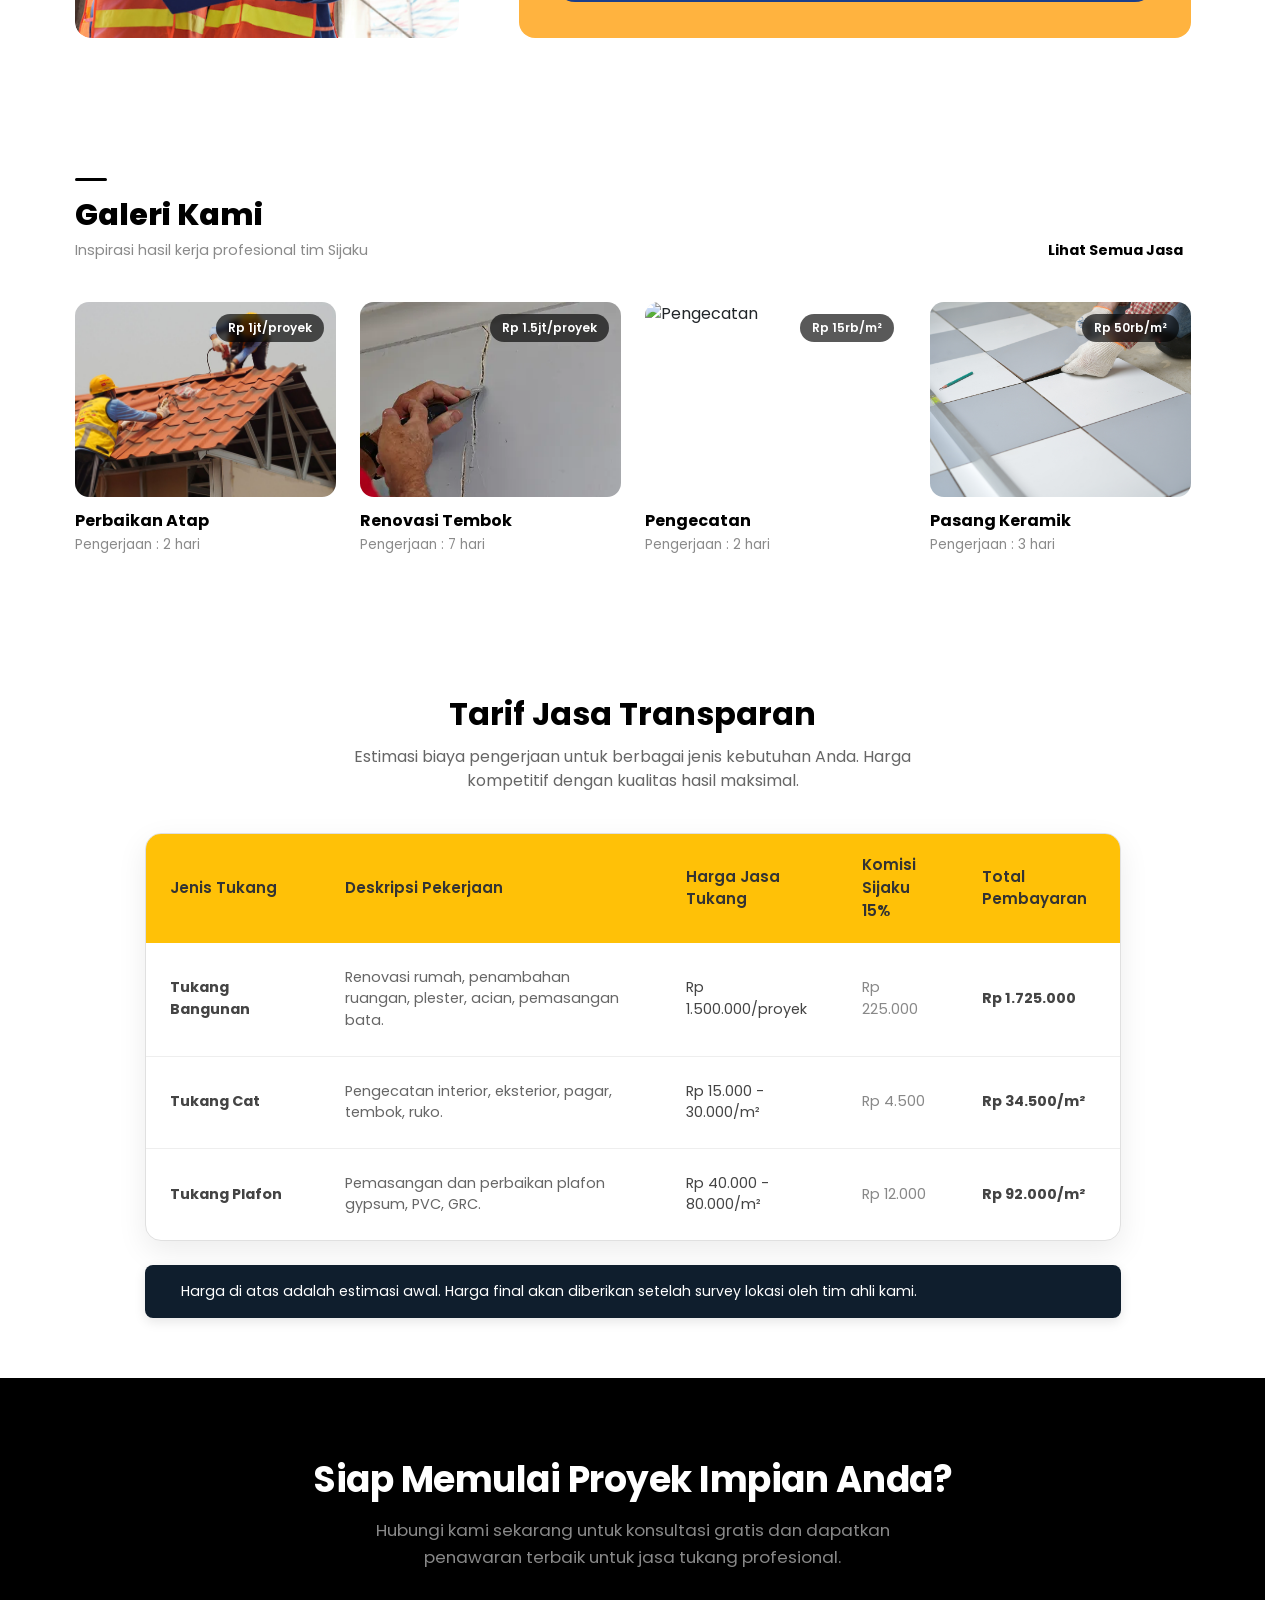
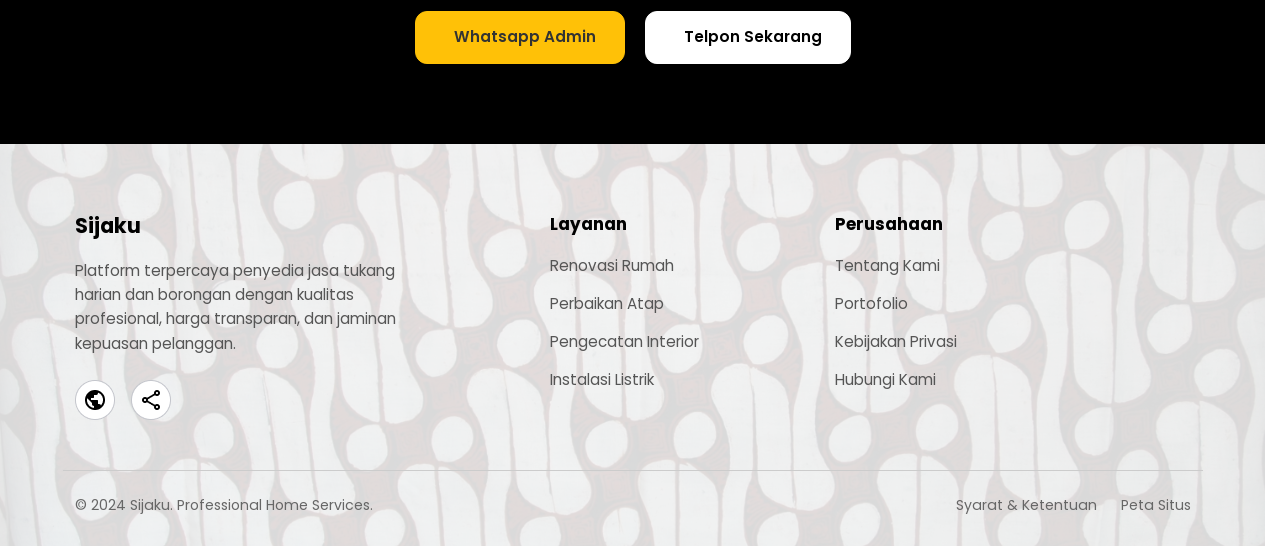
==== commit ce48eadf: "With Owll" ====
--- a/index.html
+++ b/index.html
@@ -33,8 +33,15 @@
                 <img src="images/Sijaku Logo.png" alt="Logo" width="30" height="24">
             </a>
 
-            <!-- Tengah: Menu -->
+            <!-- Tombol Hamburger -->
+            <button class="navbar-toggler" type="button" data-bs-toggle="collapse" data-bs-target="#navbarNavAltMarkup"
+                aria-controls="navbarNavAltMarkup" aria-expanded="false" aria-label="Toggle navigation">
+                <span class="navbar-toggler-icon"></span>
+            </button>
+
+            <!-- SEMUA (menu + search + masuk/daftar) ada DI DALAM sini -->
             <div class="collapse navbar-collapse justify-content-center" id="navbarNavAltMarkup">
+
                 <div class="navbar-nav">
                     <a class="nav-link" href="index.html">Home</a>
                     <a class="nav-link" aria-current="page" href="layanan.html">Layanan</a>
@@ -42,20 +49,20 @@
                     <a class="nav-link" href="cari_tukang.html">Cari Tukang</a>
                     <a class="nav-link" href="tentang.html">Tentang Kami</a>
                 </div>
-            </div>
-
-            <!-- Kanan: Search-->
-            <div class="nav-search d-flex align-items-center gap-5 navbar-actions">
-                <form class="d-flex" role="search">
-                    <input class="searcing form-control me-2" type="search" placeholder="Temukan Jasa"
-                        aria-label="Search" />
-                    <button class="btn-search btn-outline-success" type="submit">Cari</button>
-                </form>
-
-                <div class="nav-login d-flex align-items-center gap-4">
-                    <a href="#" class="btn-login">Masuk</a>
-                    <a href="#" class="btn-register">Daftar</a>
-                </div>
+
+                <div class="nav-search d-flex align-items-center gap-5 navbar-actions">
+                    <form class="d-flex" role="search">
+                        <input class="searcing form-control me-2" type="search" placeholder="Temukan Jasa"
+                            aria-label="Search" />
+                        <button class="btn-search btn-outline-success" type="submit">Cari</button>
+                    </form>
+
+                    <div class="nav-login d-flex align-items-center gap-4">
+                        <a href="#" class="btn-login">Masuk</a>
+                        <a href="#" class="btn-register">Daftar</a>
+                    </div>
+                </div>
+
             </div>
 
         </div>
@@ -383,6 +390,8 @@
     <!-- Footer -->
 
     <script src="script.js"></script>
+    <script src="https://cdn.jsdelivr.net/npm/bootstrap@5.3.3/dist/js/bootstrap.bundle.min.js"></script>
 </body>
+</body>
 
 </html>
--- a/style.css
+++ b/style.css
@@ -43,6 +43,10 @@
     gap: 1rem;
 }
 
+.nav-search {
+    margin-left: 40px;
+}
+
 .nav-search .btn-search {
     background-color: var(--Tertiary-color);
     color: var(--Secondary-color);
@@ -74,6 +78,57 @@
     color: var(--Primary-color);
     font-weight: 400;
 }
+
+.btn-login {
+    margin-left: 40px;
+}
+
+.navbar-toggler {
+    border: none;
+    padding: 6px 10px;
+    background: transparent;
+}
+
+.navbar-toggler:focus {
+    box-shadow: none;
+}
+
+.navbar-toggler-icon {
+    background-image: url("data:image/svg+xml,%3csvg xmlns='http://www.w3.org/2000/svg' viewBox='0 0 30 30'%3e%3cpath stroke='rgba%28255, 255, 255, 1%29' stroke-linecap='round' stroke-miterlimit='10' stroke-width='2' d='M4 7h22M4 15h22M4 23h22'/%3e%3c/svg%3e");
+}
+
+@media (max-width: 991.98px) {
+    .navbar-grid {
+        display: flex;
+        justify-content: space-between;
+        align-items: center;
+        flex-wrap: wrap;
+    }
+
+    .navbar-collapse {
+        width: 100%;
+        flex-direction: column;
+        align-items: flex-start;
+        margin-top: 16px;
+    }
+
+    .navbar-nav {
+        flex-direction: column;
+        width: 100%;
+        margin-bottom: 16px;
+    }
+
+    .nav-search {
+        flex-direction: column;
+        align-items: stretch;
+        width: 100%;
+        gap: 12px !important;
+    }
+
+    .nav-login {
+        justify-content: center;
+    }
+}
 /* Navbar */
 
 /* Hero Section */
@@ -130,7 +185,7 @@
     font-weight: 700;
     font-size: 44px;
     line-height: 1.3;
-    margin-bottom: 2rem;
+    margin-bottom: 20px;
     text-shadow: 0 2px 12px rgba(0,0,0,0.35);
 }
 
@@ -189,23 +244,55 @@
     white-space: nowrap;
 }
 
-/* ===== RESPONSIVE ===== */
+/* ===== RESPONSIVE HERO ===== */
 @media (max-width: 768px) {
     .hero {
         min-height: 560px;
-    }
+        padding: 100px 0 40px; /* jarak aman dari navbar sticky di atas */
+    }
+
+    .hero-content {
+        padding: 0 20px;
+    }
+
+    .hero-title {
+        font-size: 1.5rem;
+        line-height: 1.35;
+        margin-bottom: 24px;
+    }
+
     .hero-search {
         flex-direction: column;
         align-items: stretch;
-        gap: 12px;
-        padding: 16px;
-    }
+        width: 100%;
+        max-width: 100%;
+        padding: 18px;
+        gap: 14px;
+    }
+
+    .hero-search-field {
+        width: 100%;
+        min-width: 0; /* reset supaya tidak overflow */
+    }
+
+    .hero-select {
+        width: 100%;
+    }
+
     .hero-search-divider {
         width: 100%;
         height: 1px;
     }
+
     .hero-search-btn {
         width: 100%;
+        padding: 12px;
+    }
+}
+
+@media (max-width: 400px) {
+    .hero-title {
+        font-size: 1.3rem;
     }
 }
 
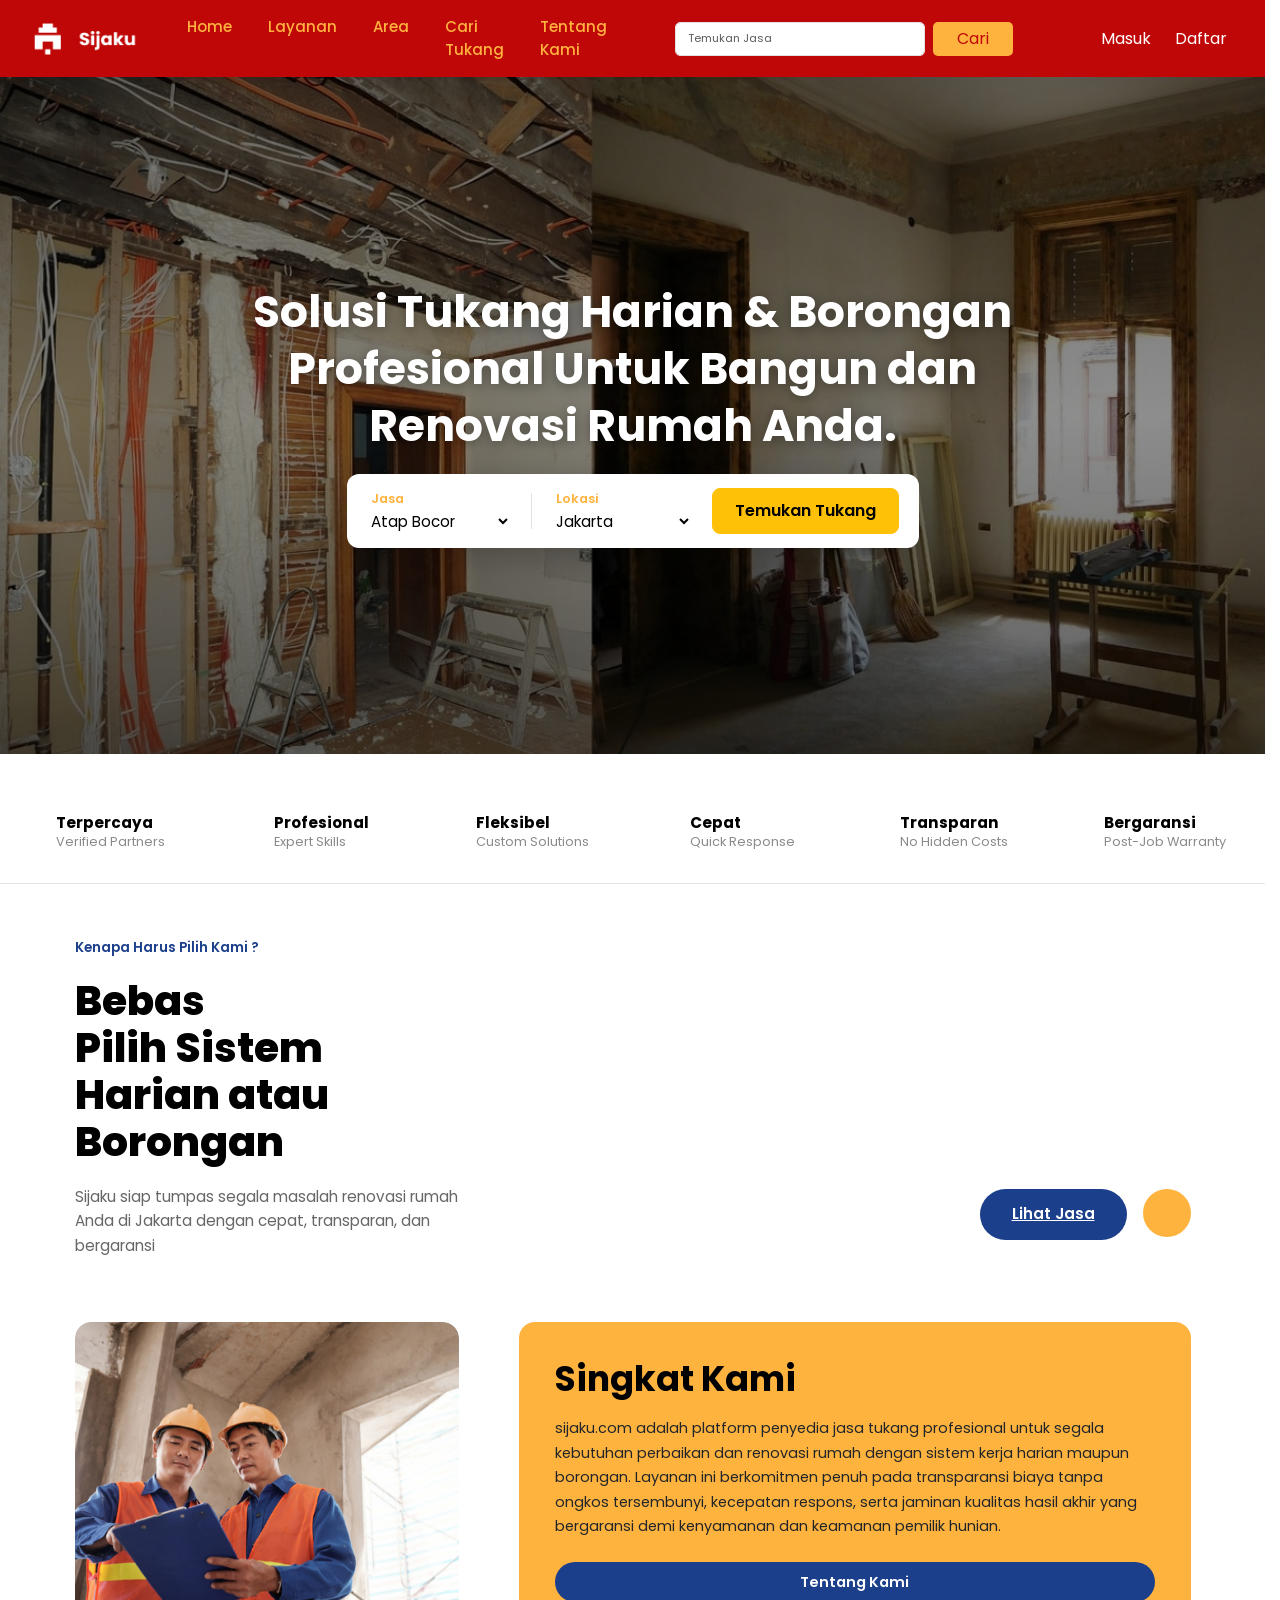
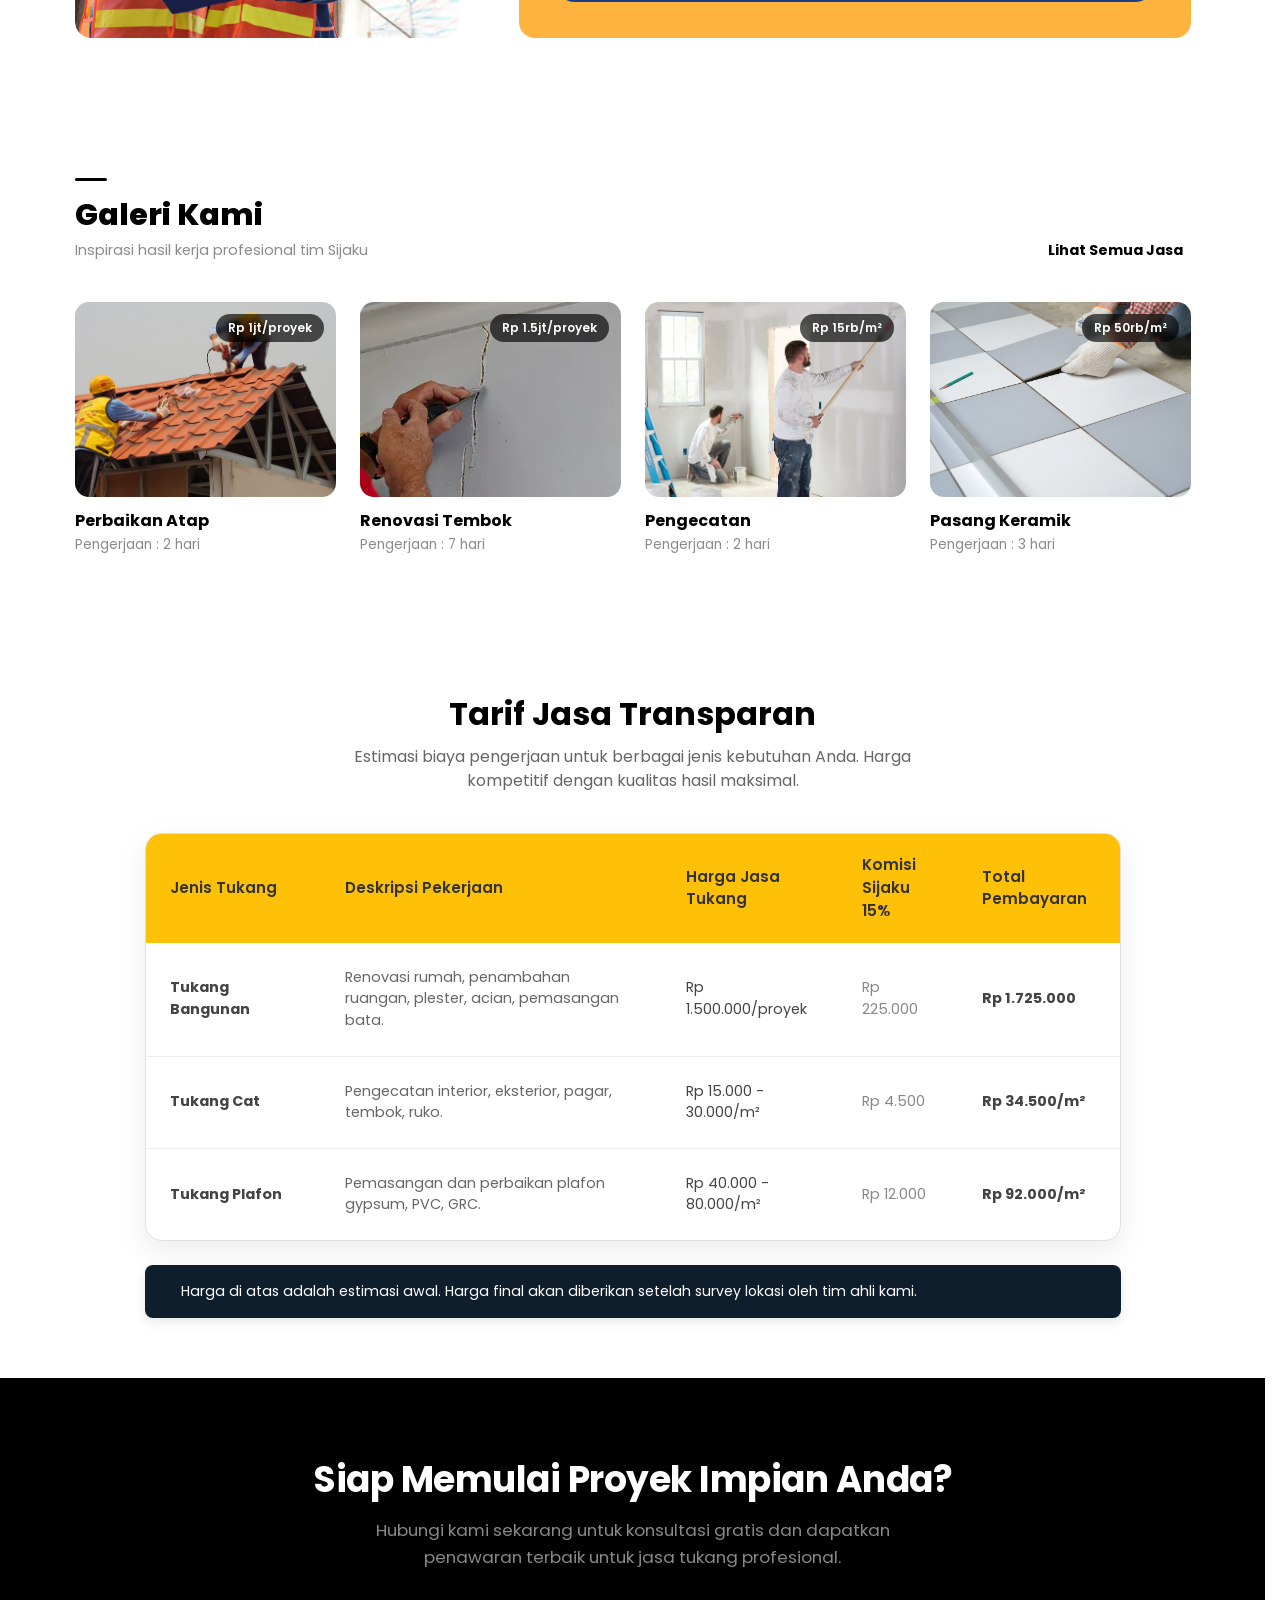
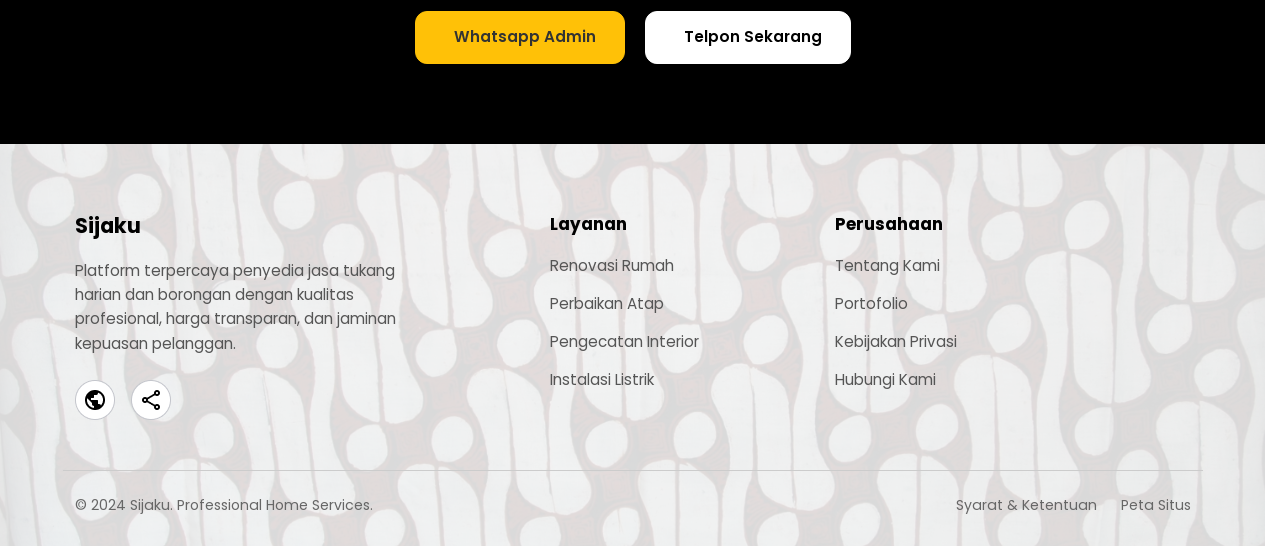
==== commit ebf08511: "Update Pengecatan" ====
--- a/index.html
+++ b/index.html
@@ -246,7 +246,7 @@
 
             <div class="gallery-card">
                 <div class="gallery-img">
-                    <img src="images/pengecatan.jpg" alt="Pengecatan">
+                    <img src="images/Pengecatan.jpg" alt="Pengecatan">
                     <span class="gallery-price">Rp 15rb/m²</span>
                 </div>
                 <h4>Pengecatan</h4>
